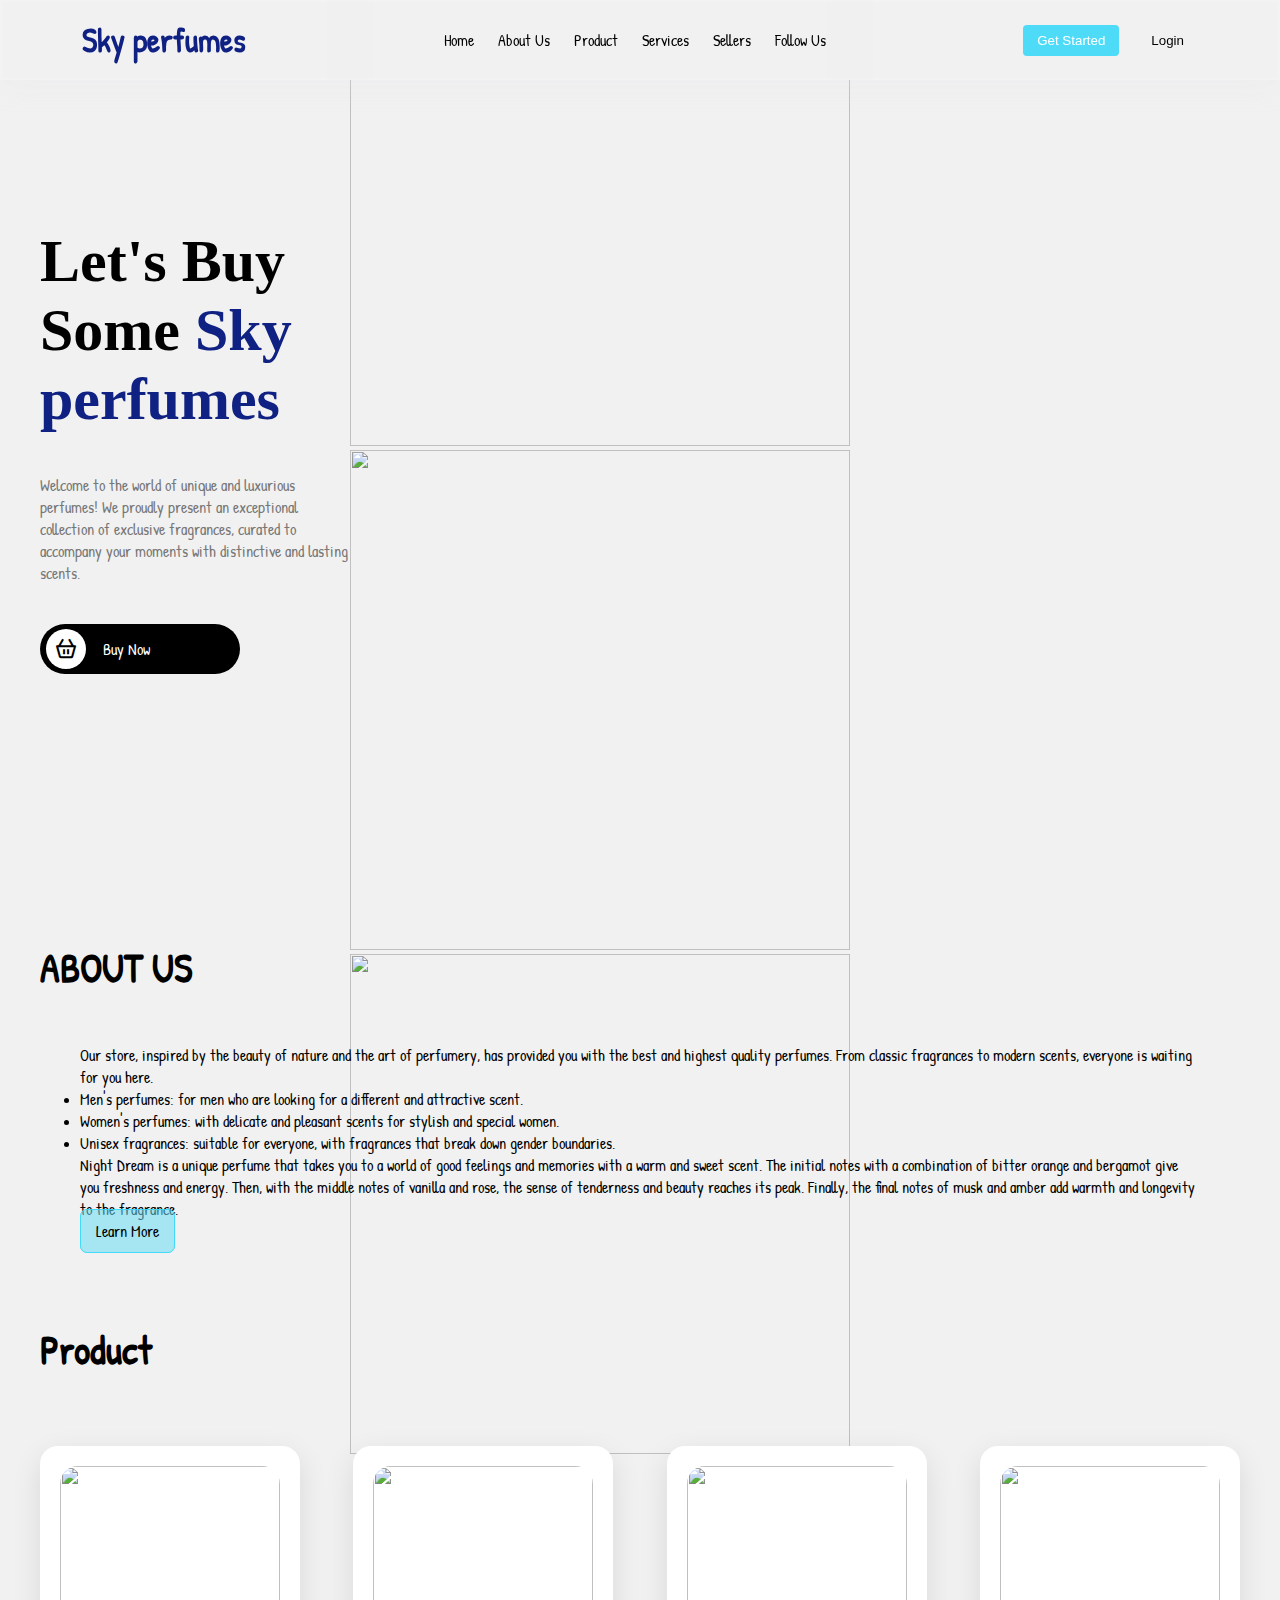
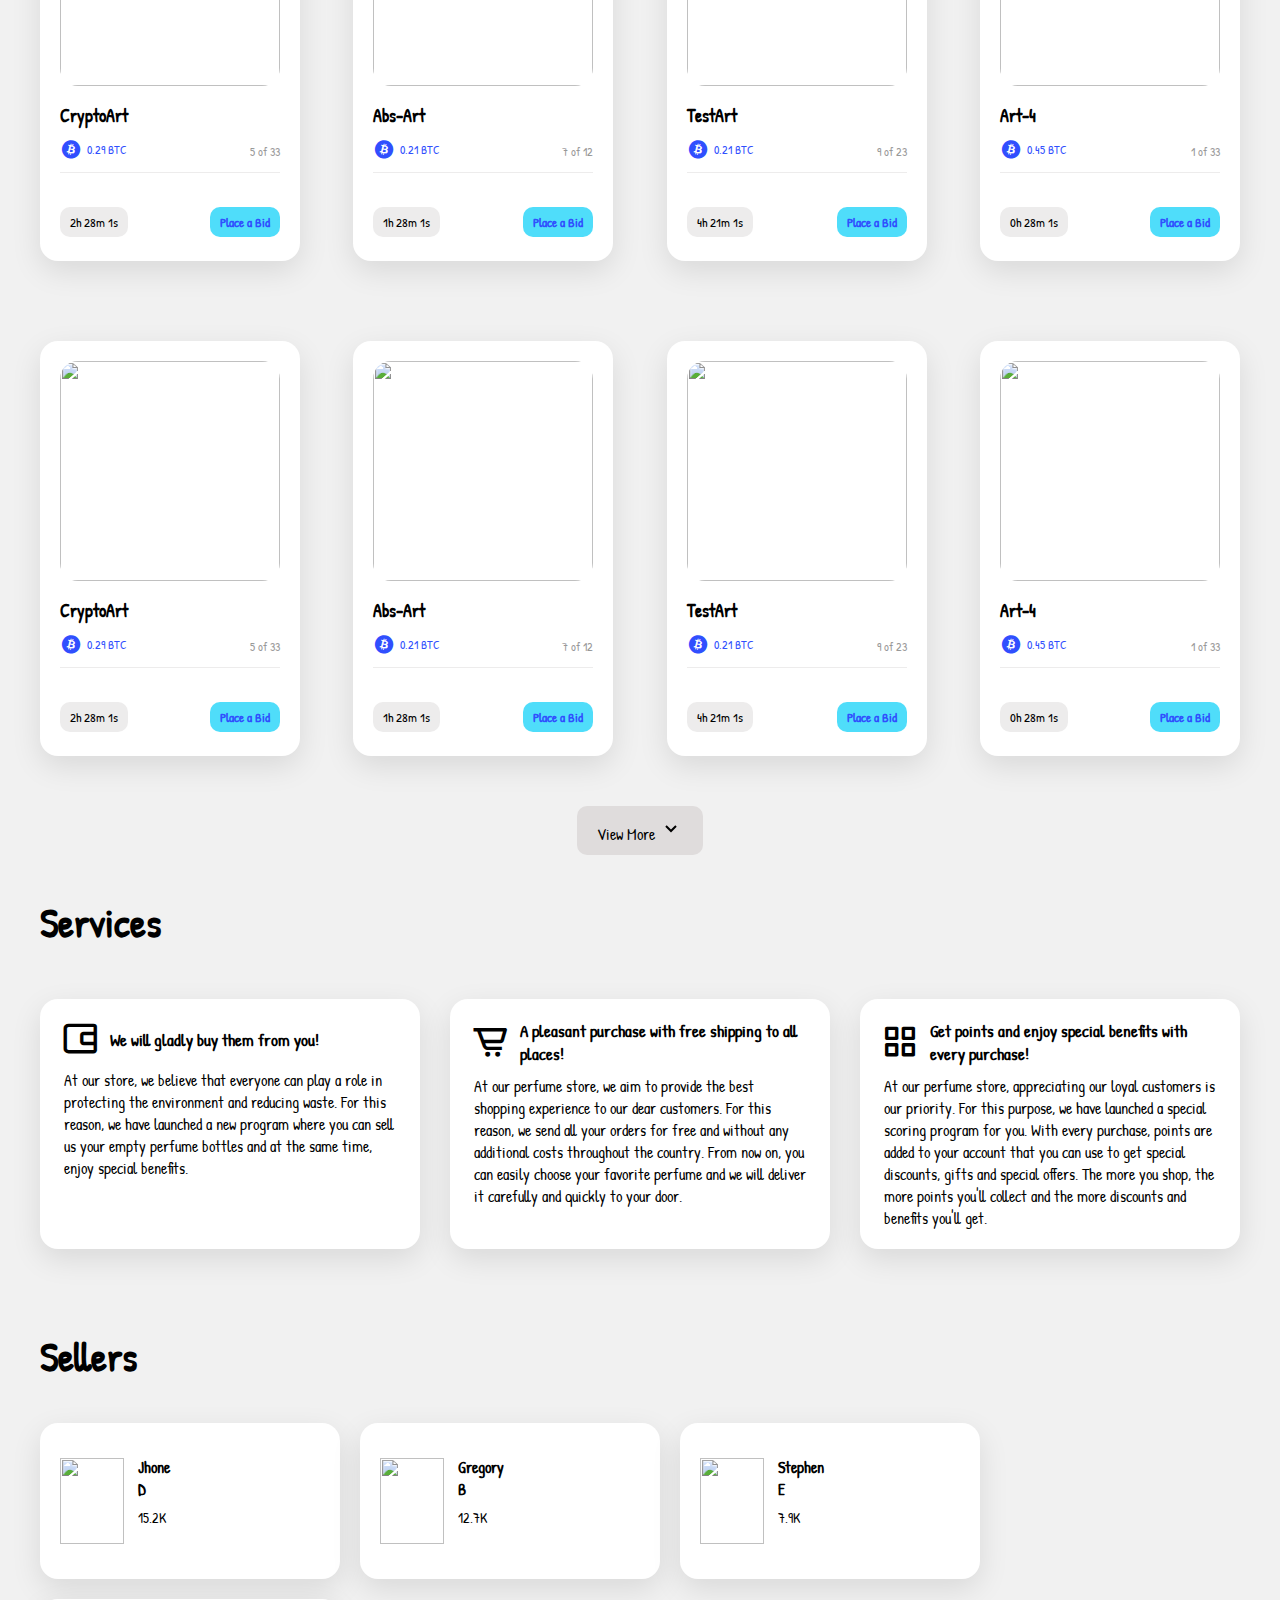
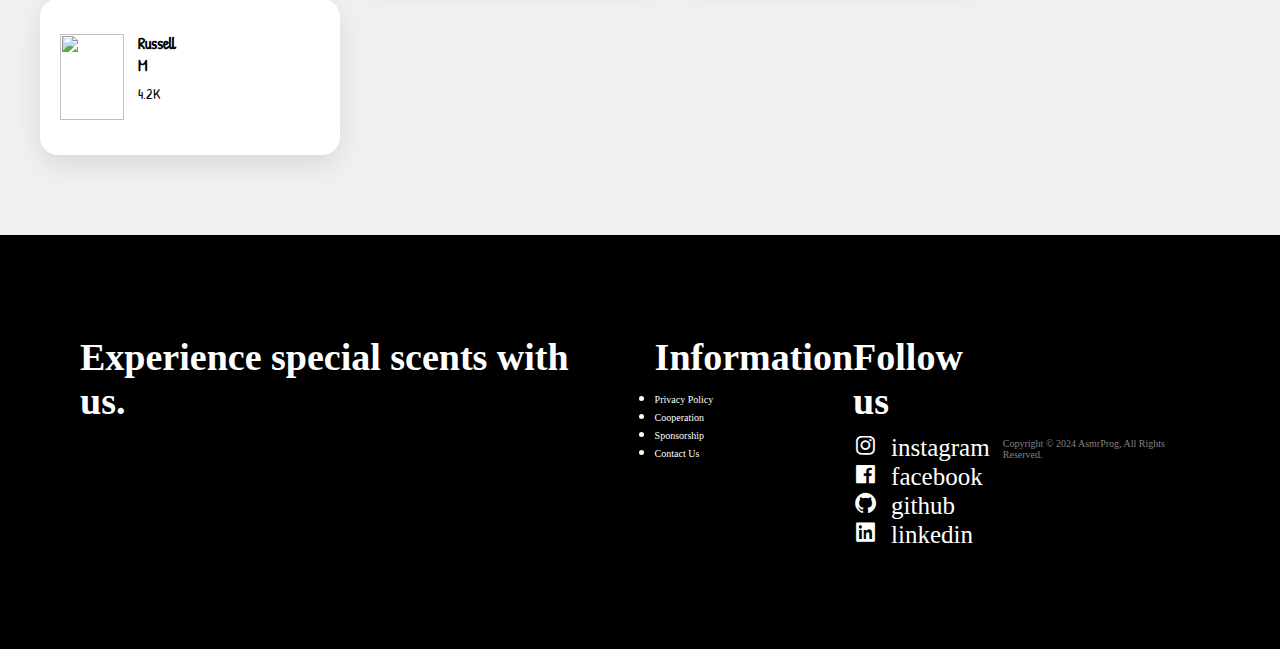
==== index.html @ 194d771c "boxShadow" ====
<!DOCTYPE html>
<html lang="en">

<head>
    <meta charset="UTF-8">
    <meta name="viewport" content="width=device-width, initial-scale=1.0">
    <!-- Icon -->
    <link href='https://unpkg.com/boxicons@2.1.4/css/boxicons.min.css' rel='stylesheet'>
    <!-- CSS -->
    <link rel="stylesheet" href="assets/css/style.css">
    <!-- Bootstrap CSS -->
    <link rel="stylesheet" href="assets/bootstrap/bootstrap.min.css">
    <!-- Title -->
    <title>Sky perfumes</title>
    <!-- font -->
    <link rel="preconnect" href="https://fonts.googleapis.com">
    <link rel="preconnect" href="https://fonts.gstatic.com" crossorigin>
    <link href="https://fonts.googleapis.com/css2?family=Patrick+Hand&display=swap" rel="stylesheet">
</head>

<body>
    <!-- start nav -->
    <nav class="navbar position-fixed f-patrick fs-4 px-5">
        <a href="#" class="logo">Sky perfumes</a>
        <div class="links">
            <a onclick="goToParagraph('paragraph1')" class="nav_a">Home</a>
            <a onclick="goToParagraph('paragraph2')" class="nav_a">About Us</a>
            <a onclick="goToParagraph('paragraph3')" class="nav_a">Product</a>
            <a onclick="goToParagraph('paragraph4')" class="nav_a">Services</a>
            <a onclick="goToParagraph('paragraph5')" class="nav_a">Sellers</a>
            <a onclick="goToParagraph('paragraph6')" class="nav_a">Follow Us</a>
        </div>
        <div class="login">
            <button class="signup">Get Started</button>
            <button>Login</button>
        </div>
    </nav>
    <!-- end nav -->

    <!-- start header -->
    <header id="paragraph1" style="height: 100vh;">
        <div class="left">
            <h1>Let's Buy Some <span>Sky perfumes</span></h1>
            <p class="font py-4 my-5 f-patrick">Welcome to the world of unique and luxurious perfumes!
                We proudly present an exceptional collection of exclusive fragrances, curated to accompany your moments
                with distinctive and lasting scents.
            </p>
            <a href="#" class="icon-header button-header">
                <i class='bx bx-basket icon'></i>
                <span class="text font f-patrick">Buy Now</span>
            </a>
        </div>
        <div class="w3-content w3-section mt-5">
            <img class="mySlides w3-animate-fading rounded-circle" src="assets/img/item-1.png"
                style="width:500px; height: 500px;">
            <img class="mySlides w3-animate-fading rounded-circle" src="assets/img/item-2.png"
                style="width:500px; height: 500px;">
            <img class="mySlides w3-animate-fading rounded-circle" src="assets/img/item-3.png"
                style="width:500px; height: 500px;">
            <img class="mySlides w3-animate-fading rounded-circle" src="assets/img/item-4.png"
                style="width:500px; height: 500px;">
        </div>
    </header>
    <!-- end header -->

    <!--start about us -->
    <section id="paragraph2" class="pt-5">
        <h2 class="separator f-patrick">
            ABOUT US
        </h2>
        <div class="row about-us fs-5 pt-3">
            <div class="col-12 col-sm-10 col-md-6 col-lg-6">
                <div>
                    <p class="f-patrick">
                        Our store, inspired by the beauty of nature and the art of perfumery, has provided you with
                        the best and highest quality perfumes. From classic fragrances to modern scents, everyone is
                        waiting for you here.
                    </p>
                    <ul class="nav flex-column ">
                        <li>
                            <p class="f-patrick"><i class="bi bi-check2-all text-danger fw-bold  fs-5"></i>
                                Men's perfumes: for men who are looking for a different and attractive scent.</p>
                        </li>
                        <li>
                            <p class=" f-patrick"><i class="bi bi-check2-all text-danger fw-bold  fs-5"></i>
                                Women's perfumes: with delicate and pleasant scents for stylish and special women.
                            </p>
                        </li>
                        <li>
                            <p class=" f-patrick"><i class="bi bi-check2-all text-danger fw-bold  fs-5"></i>
                                Unisex fragrances: suitable for everyone, with fragrances that break down gender
                                boundaries.</p>
                        </li>
                    </ul>
                </div>
            </div>
            <div class="col-12 col-sm-10 col-md-6 col-lg-6">
                <div>
                    <p class="f-patrick mb-5">Night Dream is a unique perfume that takes you to a world of good
                        feelings and memories with a warm and sweet scent. The initial notes with a combination of
                        bitter orange and bergamot give you freshness and energy. Then, with the middle notes of
                        vanilla and rose, the sense of tenderness and beauty reaches its peak. Finally, the final
                        notes of musk and amber add warmth and longevity to the fragrance.</p>
                    <a href="" class="my-btn mt-5 f-patrick text-white">Learn More</a>
                </div>
            </div>
        </div>
    </section>
    <!--start about us -->

    <!-- start Product -->
    <section id="paragraph3" class="pt-5">
        <h2 class="separator f-patrick">
            Product
        </h2>

        <div class="nft-shop f-patrick">
            <div class="nft-list f-patrick">
                <div class="item item-cord">
                    <img src="assets/img/item-1.png">
                    <div class="info">
                        <div>
                            <h5>CryptoArt</h5>
                            <div class="btc">
                                <i class='bx bxl-bitcoin'></i>
                                <p>0.29 BTC</p>
                            </div>
                        </div>
                        <p>5 of 33</p>
                    </div>
                    <div class="bid">
                        <p>2h 28m 1s</p>
                        <a href="#" class="button text-white">Place a Bid</a>
                    </div>
                </div>
                <div class="item">
                    <img src="assets/img/item-2.png">
                    <div class="info">
                        <div>
                            <h5>Abs-Art</h5>
                            <div class="btc">
                                <i class='bx bxl-bitcoin'></i>
                                <p>0.21 BTC</p>
                            </div>
                        </div>
                        <p>7 of 12</p>
                    </div>
                    <div class="bid">
                        <p>1h 28m 1s</p>
                        <a href="#" class="button text-white">Place a Bid</a>
                    </div>
                </div>
                <div class="item">
                    <img src="assets/img/item-3.png">
                    <div class="info">
                        <div>
                            <h5>TestArt</h5>
                            <div class="btc">
                                <i class='bx bxl-bitcoin'></i>
                                <p>0.21 BTC</p>
                            </div>
                        </div>
                        <p>9 of 23</p>
                    </div>
                    <div class="bid">
                        <p>4h 21m 1s</p>
                        <a href="#" class="button text-white">Place a Bid</a>
                    </div>
                </div>
                <div class="item">
                    <img src="assets/img/item-4.png">
                    <div class="info">
                        <div>
                            <h5>Art-4</h5>
                            <div class="btc">
                                <i class='bx bxl-bitcoin'></i>
                                <p>0.45 BTC</p>
                            </div>
                        </div>
                        <p>1 of 33</p>
                    </div>
                    <div class="bid">
                        <p>0h 28m 1s</p>
                        <a href="#" class="button text-white">Place a Bid</a>
                    </div>
                </div>
            </div>
            <div class="collapse" id="collapseExample">
                <div class="nft-list">
                    <div class="item">
                        <img src="assets/img/item-5.png">
                        <div class="info">
                            <div>
                                <h5>CryptoArt</h5>
                                <div class="btc">
                                    <i class='bx bxl-bitcoin'></i>
                                    <p>0.29 BTC</p>
                                </div>
                            </div>
                            <p>5 of 33</p>
                        </div>
                        <div class="bid">
                            <p>2h 28m 1s</p>
                            <a href="#" class="button text-white">Place a Bid</a>
                        </div>
                    </div>
                    <div class="item">
                        <img src="assets/img/item-6.png">
                        <div class="info">
                            <div>
                                <h5>Abs-Art</h5>
                                <div class="btc">
                                    <i class='bx bxl-bitcoin'></i>
                                    <p>0.21 BTC</p>
                                </div>
                            </div>
                            <p>7 of 12</p>
                        </div>
                        <div class="bid">
                            <p>1h 28m 1s</p>
                            <a href="#" class="button text-white">Place a Bid</a>
                        </div>
                    </div>
                    <div class="item">
                        <img src="assets/img/item-7.png">
                        <div class="info">
                            <div>
                                <h5>TestArt</h5>
                                <div class="btc">
                                    <i class='bx bxl-bitcoin'></i>
                                    <p>0.21 BTC</p>
                                </div>
                            </div>
                            <p>9 of 23</p>
                        </div>
                        <div class="bid">
                            <p>4h 21m 1s</p>
                            <a href="#" class="button text-white">Place a Bid</a>
                        </div>
                    </div>
                    <div class="item">
                        <img src="assets/img/item-8.png">
                        <div class="info">
                            <div>
                                <h5>Art-4</h5>
                                <div class="btc">
                                    <i class='bx bxl-bitcoin'></i>
                                    <p>0.45 BTC</p>
                                </div>
                            </div>
                            <p>1 of 33</p>
                        </div>
                        <div class="bid">
                            <p>0h 28m 1s</p>
                            <a href="#" class="button text-white">Place a Bid</a>
                        </div>
                    </div>
                </div>
            </div>
            <div class="view-more">
                <a data-bs-toggle="collapse" href="#collapseExample" role="button" aria-expanded="false"
                    aria-controls="collapseExample">View More <svg xmlns="http://www.w3.org/2000/svg" width="24"
                        height="24" viewBox="0 0 24 24" style="fill: rgba(0, 0, 0, 1);transform:none;">
                        <path d="M16.293 9.293 12 13.586 7.707 9.293l-1.414 1.414L12 16.414l5.707-5.707z">
                        </path>
                    </svg></a>
            </div>
        </div>
    </section>
    <!-- end Product -->

    <!-- start Services  -->
    <section id="paragraph4" class="pt-5 f-patrick ">
        <h2 class="separator f-patrick">
            Services
        </h2>
        <div class="sell-nft">
            <div class="item" style="width: 50%;">
                <div class="header">
                    <i class='bx bx-wallet-alt'></i>
                    <h5 class="fw-bold"> We will gladly buy them from you!</h5>
                </div>
                <p>At our store, we believe that everyone can play a role in protecting the
                    environment and
                    reducing waste. For this reason, we have launched a new program where you can
                    sell us your
                    empty perfume bottles and at the same time, enjoy special benefits.</p>
            </div>
            <div class="item" style="width: 50%;">
                <div class="header">
                    <i class='bx bx-cart-alt'></i>
                    <h5 class="fw-bold">A pleasant purchase with free shipping to all places!</h5>
                </div>
                <p>At our perfume store, we aim to provide the best shopping experience to our dear
                    customers.
                    For this reason, we send all your orders for free and without any additional
                    costs
                    throughout the country. From now on, you can easily choose your favorite perfume
                    and we will
                    deliver it carefully and quickly to your door.</p>
            </div>
            <div class="item" style="width: 50%;">
                <div class="header">
                    <i class='bx bx-grid-alt'></i>
                    <h5 class="fw-bold">Get points and enjoy special benefits with every purchase!
                    </h5>
                </div>
                <p>At our perfume store, appreciating our loyal customers is our priority. For this
                    purpose, we
                    have launched a special scoring program for you. With every purchase, points are
                    added to
                    your account that you can use to get special discounts, gifts and special
                    offers. The more
                    you shop, the more points you'll collect and the more discounts and benefits
                    you'll get.</p>
            </div>
        </div>
    </section>
    <!-- end Services  -->

    <!-- start sellers -->
    <section id="paragraph5" class="pt-5 f-patrick">
        <h2 class="separator">
            Sellers
        </h2>
        <div class="sellers">
            <div class="item item-1 position-relative">
                <img src="assets/img/profile-1.jpg">
                <div class="info">
                    <h4>Jhone D</h4>
                    <p>15.2K</p>
                </div>
                <div class="seller-text bg-white position-absolute">
                    Iste modi ab sunt dolores ex dolor, suscipit fuga sed earum.
                </div>
            </div>
            <div class="item item-2 position-relative">
                <img src="assets/img/profile-2.jpg">
                <div class="info">
                    <h4>Gregory B</h4>
                    <p>12.7K</p>
                </div>
                <div class="seller-text bg-white position-absolute">
                    Iste modi ab sunt dolores ex dolor, suscipit fuga sed earum.
                </div>
            </div>
            <div class="item item-3 position-relative">
                <img src="assets/img/profile-3.png">
                <div class="info">
                    <h4>Stephen E</h4>
                    <p>7.9K</p>
                </div>
                <div class="seller-text bg-white position-absolute">
                    Iste modi ab sunt dolores ex dolor, suscipit fuga sed earum.
                </div>
            </div>
            <div class="item item-4 position-relative">
                <img src="assets/img/profile-4.png">
                <div class="info">
                    <h4>Russell M</h4>
                    <p>4.2K</p>
                </div>
                <div class="seller-text bg-white position-absolute">
                    Iste modi ab sunt dolores ex dolor, suscipit fuga sed earum.
                </div>
            </div>
        </div>
    </section>
    <!-- start sellers -->

    <!-- start footer -->
    <footer class="row font footer" id="paragraph5">
        <div class="col-sm text-footer">
            <h3 class="copyright">
                Experience special scents with us.
            </h3>
        </div>
        <div class="col-sm">
            <h3>Information</h3>
            <ul class="list-unstyled links">
                <li><a href="#">Privacy Policy</a></li>
                <li><a href="#">Cooperation</a></li>
                <li><a href="#">Sponsorship</a></li>
                <li><a href="#">Contact Us</a></li>
            </ul>
        </div>
        <div class="col-md-3">
            <h3>Follow us</h3>
            <ul class="social">
                <div class="icon-footer ins">
                    <li class=""><a href="#"><span class="bx bxl-instagram ins"> instagram</span></a></li>
                </div>
                <div class="icon-footer fac">
                <li><a href="#"><span class="bx bxl-facebook-square"> facebook</span></a></li>
            </div>
                <div class="icon-footer git">
                <li><a href="#"><span class="bx bxl-github"> github</span></a></li>
            </div>
            <div class="icon-footer lin">
                <li><a href="#"><span class="bx bxl-linkedin-square"> linkedin</span></a></li>
            </div>
            </ul>
        </div>
        <div class="center">
            <p>Copyright © 2024 AsmrProg, All Rights Reserved.</p>
        </div>
    </footer>
    <!-- end footer -->

    <!-- JS -->
    <script src="assets/js/app.js"></script>
    <!-- Bootstrap JS -->
    <script src="assets/bootstrap/bootstrap.min.js"></script>
    <script src="assets/bootstrap/popper.min.js"></script>
</body>

</html>
---- assets/css/style.css ----
@import url("https://fonts.googleapis.com/css2?family=Ubuntu:wght@300;400;500;700&display=swap");

* {
    margin: 0;
    padding: 0;
    box-sizing: border-box;
}

body {
    position: relative;
    background-color: #f1f1f1;
    overflow-x: hidden;
}
.font {
    font-family: "Playwrite AU QLD", cursive;
}

.f-patrick {
    font-family: "Patrick Hand", cursive;
}


/* start header */
a {
    text-decoration: none !important;
    color: #000;
}

.icon-header {
    position: relative;
    height: 50px;
    transition: all 50ms ease-in-out;
    display: inline-block;
    text-align: center;
    z-index: 0;
}

.icon-header i {
    display: inline-block;
    position: absolute;
    top: -1;
    left: 0;
    margin: 0 6px;
    transition: transform 0.5s ease-in-out;
}

.icon-header:hover i {
    transform: translateX(368.5%);
}

.text {
    display: flex;
    justify-content: center;
    align-items: center;
    padding-left: 45px;
}

.mySlides {
    transition-duration: 1s;
}

.mySlides:hover {
    scale: 75%;
}

/* end header */

img {
    object-fit: cover;
}

nav{
    z-index: 100;
}

.nav_a {
    color: black;
    transition-duration: 0.3s;
}

.nav_a:hover {
    cursor: pointer;
    color: rgb(99, 99, 99);
}

nav a.logo {
    font-size: 33px;
    color: #0f2182;
    font-weight: 600;
}

nav .links a:not(:last-child) {
    margin-right: 20px;
    margin-top: 25px;
}

nav .login button {
    padding: 8px 14px;
    border: none;
    cursor: pointer;
    background-color: transparent;
}

nav .login button.signup {
    background-color: rgba(51, 216, 249, 0.863);
    color: #fff;
    border-radius: 4px;
    margin-right: 14px;
}

nav .login button.signup:hover {
    background-color: rgba(8, 176, 210, 0.774);
}

header {
    padding: 0 80px;
    height: calc(100vh - 80px);
    display: flex;
    align-items: center;
    justify-content: space-between;
}

header .left {
    width: 700px;
}

header .left h1 {
    font-size: 85px;
}

header .left h1 span {
    color: #0f2182;
}

header .left p {
    margin: 40px 0;
    color: #777;
}

header .left a {
    display: flex;
    align-items: center;
    background: #000;
    width: 200px;
    padding: 8px;
    border-radius: 60px;
}

header .left a i {
    background-color: #fff;
    font-size: 24px;
    border-radius: 50%;
    padding: 8px;
}

header .left a span {
    color: #fff;
    margin-left: 10px;
}

header img {
    width: 600px;
}

.about-us {
    padding: 0 80px;
    margin: 50px 0 80px!important;
}

h2.separator {
    padding: 0 80px;
    font-size: 40px;
    margin-top: 40px;
}

.sell-nft {
    padding: 0 80px;
    margin: 50px 0 80px;
    display: flex;
    justify-content: space-between;
    gap: 30px;
}

.sell-nft .item,
.nft-shop .nft-list .item {
    padding: 20px;
    background: #fff;
    border-radius: 18px;
    box-shadow: 0 10px 30px rgba(0, 0, 0, 0.1);
    transition: all 0.3s ease;
}

.sell-nft .item:hover,
.nft-shop .nft-list .item:hover,
.sellers .item:hover {
    box-shadow: none;
}

.sell-nft .item .header {
    display: flex;
    align-items: center;
    gap: 10px;
}

.sell-nft .item .header i {
    font-size: 40px;
}

.sell-nft .item .header h5 {
    font-size: 17px;
}

.sell-nft .item p {
    margin-top: 10px;
    padding: 0 4px;
}

.nft-shop {
    padding: 0 80px;
    margin-top: 30px;
}

.nft-shop .category {
    display: flex;
    gap: 14px;
}

.nft-shop .category a {
    background-color: #dfdcdc;
    padding: 8px 14px;
    font-size: 15px;
    border-radius: 14px;
    transition: all 0.3s ease;
}

.nft-shop .category a:hover {
    color: #fff;
    background-color: #0f2182;
}

.nft-shop .nft-list {
    padding: 40px 0;
    display: flex;
    justify-content: space-between;
    gap: 20px;
}

.nft-shop .nft-list .item img {
    width: 280px;
    height: 280px;
    border-radius: 18px;
}

.nft-shop .nft-list .item .info {
    display: flex;
    align-items: flex-end;
    justify-content: space-between;
    padding: 12px 0;
    border-bottom: 1px solid #edecec;
}

.nft-shop .nft-list .item .info h5 {
    font-size: 18px;
}

.nft-shop .nft-list .item .info .btc {
    margin-top: 10px;
    display: flex;
    align-items: center;
    gap: 5px;
}

.nft-shop .nft-list .item .btc i {
    font-size: 22px;
    color: #304ffe;
}

.nft-shop .nft-list .item .btc p {
    font-size: 12px;
    color: #304ffe;
}

.nft-shop .nft-list .item .info>p {
    font-size: 12px;
    color: #989898;
}

.nft-shop .nft-list .item .bid {
    padding: 14px 0 4px;
    display: flex;
    align-items: center;
    justify-content: space-between;
}

.nft-shop .nft-list .item .bid p,
.nft-shop .nft-list .item .bid a {
    background-color: #edecec;
    padding: 6px 10px;
    font-size: 13px;
    border-radius: 10px;
}

.nft-shop .nft-list .item .bid a {
    color: #304ffe;
    background: transparent;
    font-weight: bold;
    transition: all 0.3s ease;
}

.nft-shop .nft-list .item .bid a:hover {
    color: #fff;
    background-color: #000;
}

.view-more,
.view-less {
    margin: 10px 0 40px;
    display: flex;
    justify-content: center;
}

.view-more a,
.view-less a {
    padding: 10px 20px;
    font-size: 16px;
    border: none;
    background: #dfdcdc;
    border-radius: 10px;
    cursor: pointer;
    transition: all 0.3s ease;
}

.view-more a:hover,
.view-less a:hover {
    color: #fff;
    background-color: rgba(8, 176, 210, 0.774);
}

.view-more a:hover svg,
.view-less a:hover svg {
    fill: #fff !important;
}

.view-more a svg,
.view-less a svg {
    transition: all 0.3s ease;
}

.view-more a:hover svg,
.view-less a:hover svg {
    fill: #fff !important;
}

.sellers {
    padding: 0 80px;
    margin: 40px 0 80px;
    display: flex;
    gap: 30px;

    display: flex;
    flex-wrap: wrap;
    gap: 20px;
}

.seller-text {
    bottom: -65px;
    right: 0;
    padding: 14px;
    border: 0;
    border-bottom-left-radius: 18px;
    border-bottom-right-radius: 18px;
    cursor: pointer;
    transition: all 0.5s ease-in-out;
    transition-duration: 0.5s;
    filter: opacity(0%);

}

.sellers .item:hover .seller-text {
    filter: opacity(100%);
}

.sellers .item {
    background: #fff;
    display: flex;
    align-items: center;
    width: 25%;
    gap: 14px;
    padding: 14px;
    border-radius: 18px;
    cursor: pointer;
    box-shadow: 0 10px 30px rgba(0, 0, 0, 0.1);
    transition: all 0.3s ease;
    background-color: white;
    padding: 20px;
    width: 300px;
    /* Adjust the width as needed */
    position: relative;
    cursor: pointer;
}

.sellers .item img {
    width: 64px;
    height: 86px;
}

.sellers .item .info p {
    font-size: 14px;
    margin-top: 8px;
}


footer h3 {
    font-size: 48px;
}


@media screen and (max-width: 1400px) {

    nav,
    header,
    h2.separator,
    .sell-nft,
    .nft-shop,
    .sellers {
        padding: 0 40px;
    }

    header .left h1 {
        font-size: 60px;
    }

    header img {
        width: 540px;
    }

    .nft-shop .nft-list .item img {
        width: 220px;
        height: 220px;
    }

    footer {
        padding: 100px 40px;
    }

    footer h3 {
        font-size: 38px;
        margin-bottom: .6rem !important;
    }
}

@media screen and (max-width: 1200px) {
    header .left h1 {
        font-size: 48px;
    }

    header img {
        width: 480px;
    }

    h2.separator {
        font-size: 34px;
    }

    .sell-nft .item .header i {
        font-size: 36px;
    }

    .sell-nft .item .header h5 {
        font-size: 15px;
    }

    .sell-nft .item p {
        font-size: 13px;
    }

    .nft-shop .nft-list {
        flex-wrap: wrap;
        row-gap: 30px;
    }

    .nft-shop .nft-list .item {
        width: 48%;
    }

    .nft-shop .nft-list .item img {
        width: 100%;
        height: auto;
    }

    .sellers {
        flex-wrap: wrap;
    }

    .sellers .item {
        width: 48%;
    }

    footer .links a {
        font-size: 15px;
    }
}

@media screen and (max-width: 992px) {
    nav a.logo {
        font-size: 28px;
    }

    nav .links a {
        font-size: 14px;
    }

    header {
        flex-direction: column-reverse;
        height: auto;
        margin-bottom: 60px;
    }

    header .left {
        width: 100%;
    }

    header img {
        width: 100%;
    }

    .sell-nft {
        flex-wrap: wrap;
        gap: 20px;
    }

    .sell-nft .item {
        width: 48%;
    }

    .sellers {
        gap: 20px;
    }

    footer {
        flex-direction: column;
        padding: 60px 40px;
    }

    footer h3 {
        margin-bottom: 40px;
        font-size: 32px;
    }

    footer .right {
        width: 100%;
        align-items: center;
    }
}

@media screen and (max-width: 768px) {

    nav,
    header,
    h2.separator,
    .sell-nft,
    .nft-shop,
    .sellers {
        padding: 0 20px;
    }

    nav a.logo {
        display: none;
    }

    nav .links a {
        font-size: 12px;
    }

    nav .login button {
        font-size: 12px;
        padding: 6px 10px;
    }

    header .left h1 {
        font-size: 36px;
    }

    header .left p {
        font-size: 14px;
    }

    header .left a {
        padding: 6px;
        width: 160px;
        font-size: 14px;
    }

    header .left a i {
        padding: 6px;
    }

    h2.separator {
        font-size: 30px;
    }

    footer {
        padding: 40px 20px;
    }
}

@media screen and (max-width: 576px) {
    header .left h1 {
        font-size: 30px;
    }

    .sell-nft .item {
        width: 100%;
    }

    .nft-shop .nft-list .item,
    .sellers .item {
        width: 47%;
    }

    .nft-shop .category a {
        font-size: 13px;
    }
}

.navbar {
    position: fixed;
    padding: 0 80px;
    display: flex;
    width: 100%;
    align-items: center;
    justify-content: space-between;
    height: 80px;
    backdrop-filter: blur(30px);
    box-shadow: 0px 0px 30px rgba(227, 228, 237, 0.37);
    border: 2px solid rgba(255, 255, 255, 0.18);
    z-index: 10000;
}

.info {
    margin-bottom: 20px;
}

/* item-cord

.item-cord{
    box-shadow: none !important;
}
item-cord:hover*/
 /* .item-cord:hover{
    box-shadow: #000000 !important;
    box-shadow: inset !important;
}  */ 

.extra-info {
    filter: opacity(0%);
    border-bottom-left-radius: 18px;
    border-bottom-right-radius: 18px;
    padding: 8px;
    margin-top: -13px;
    background-color: white;
    transition: all 0.5s ease-in-out;
}

.item:hover+.extra-info {
    filter: opacity(100%);
}

.extra-info p {
    padding-top: 10px;

}

.row_footer {
    display: flex;
    -ms-flex-wrap: wrap;
    flex-wrap: wrap;
}

.footer {
    background-color: #000;
    color: #fff;
    padding: 100px 80px;
    display: flex;
    justify-content: space-between;
}
.footer .links a{
    color: #fff;
    font-size: 10px;
    transition: .5s;
}

.footer .links a:hover {
    color: rgb(51, 216, 249, 0.863);
    font-size: 15px;
}

.social li{
    list-style: none;
}

.social li a {
    color: #fff;
    font-size: 25px;
    transition: .5s;
}

.center {
    padding-top: 15px;
    display: flex;
    align-items: center;
    justify-content: center;
    font-size: 10px;
    color: #808080;
}

.center {
    display: flex;
    align-items: center;
    justify-content: center;
}

.my-btn {
    border: 1px solid rgba(51, 216, 249, 0.863);
    padding: 10px 15px;
    border-radius: 7px;
    background-color: rgba(104, 219, 242, 0.55);
    transition-duration: 0.3s;
}

.my-btn:hover {
    background-color: rgba(8, 176, 210, 0.774);
    color: rgb(250, 247, 247);
    transition-duration: 0.3s;
}

.button {
    background-color: rgba(51, 216, 249, 0.863) !important;
}

.button:hover {
    background-color: rgba(8, 176, 210, 0.774) !important;
}

.icon-footer{
    transition-duration: 0.3s;
}
.text-footer{
    padding-right: 50px !important;
}
.text-footer h3{
    margin: 0 !important;
}
.ins :hover{
    color: rgb(242, 76, 76);
}
.fac :hover{
    color: rgb(96, 169, 237);
}
.git :hover{
    color: rgb(215, 76, 246);
}
.lin :hover{
    color: rgb(78, 113, 253);
}
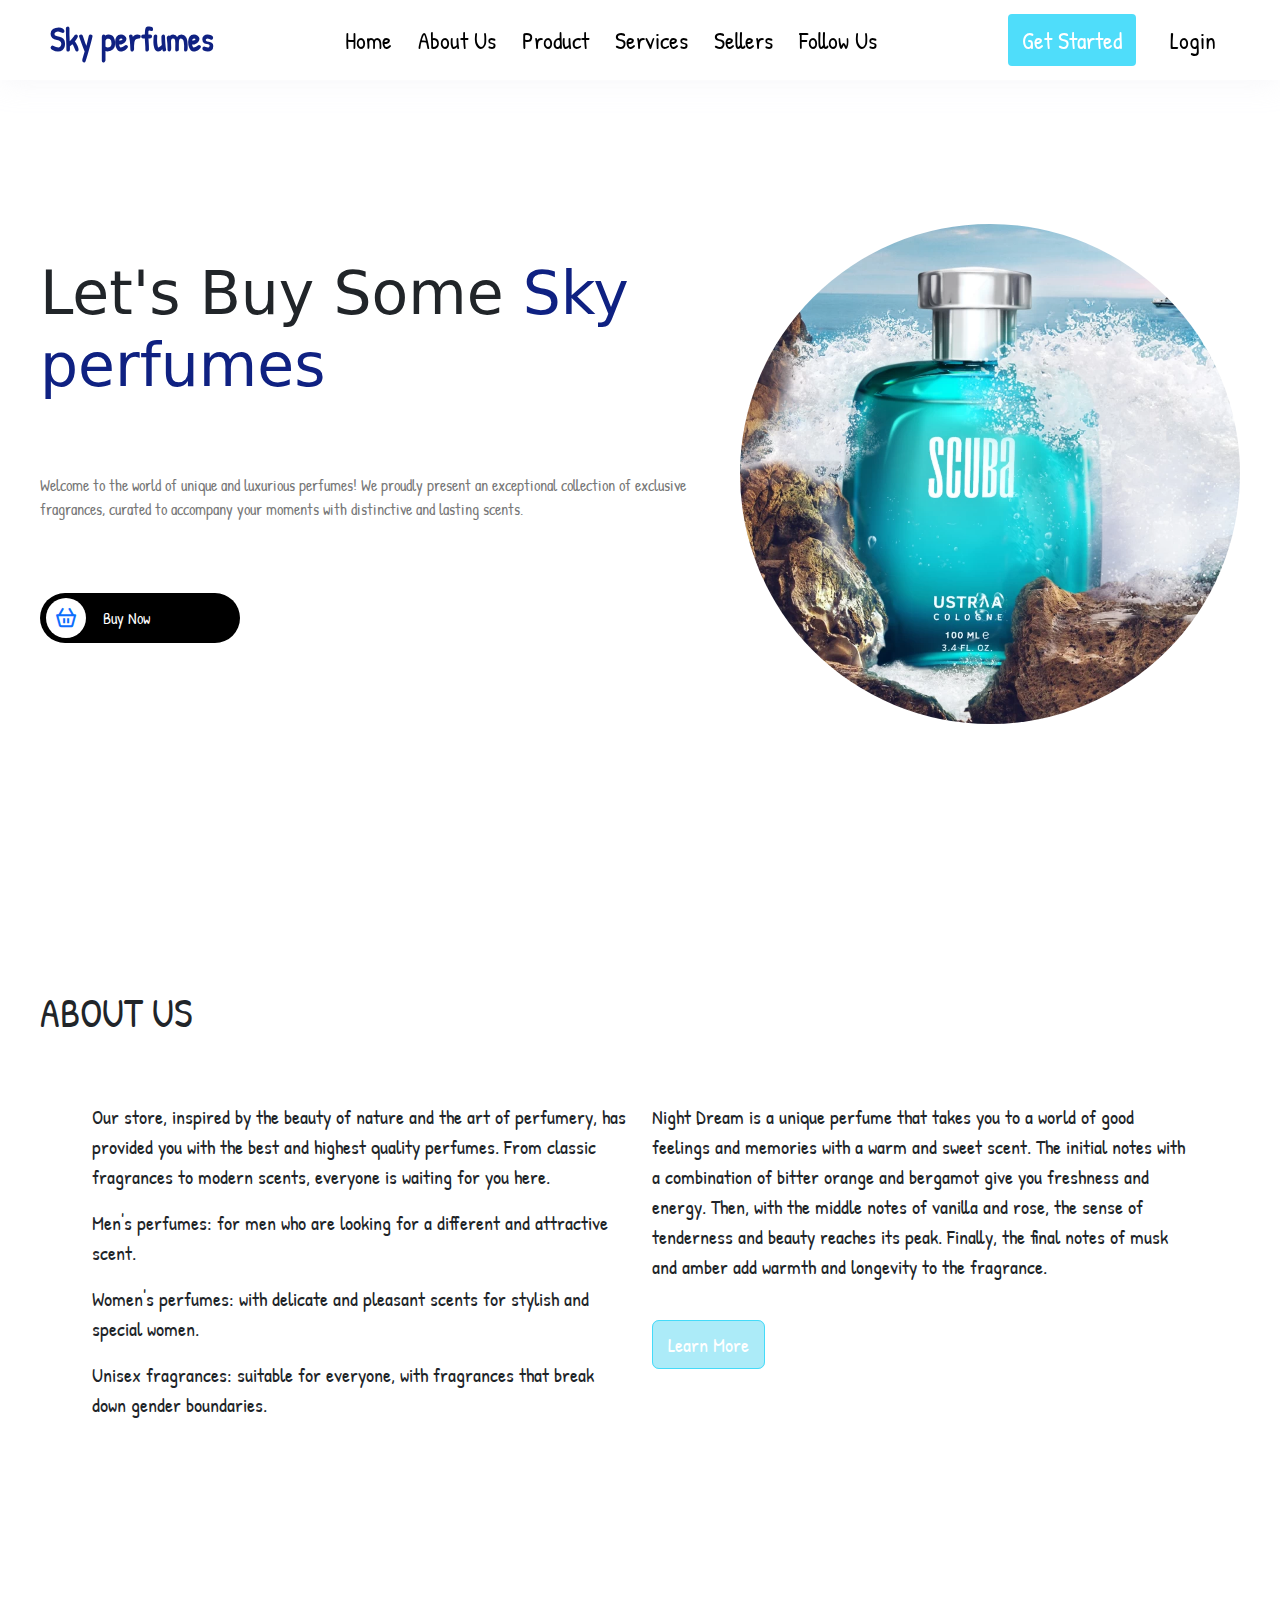
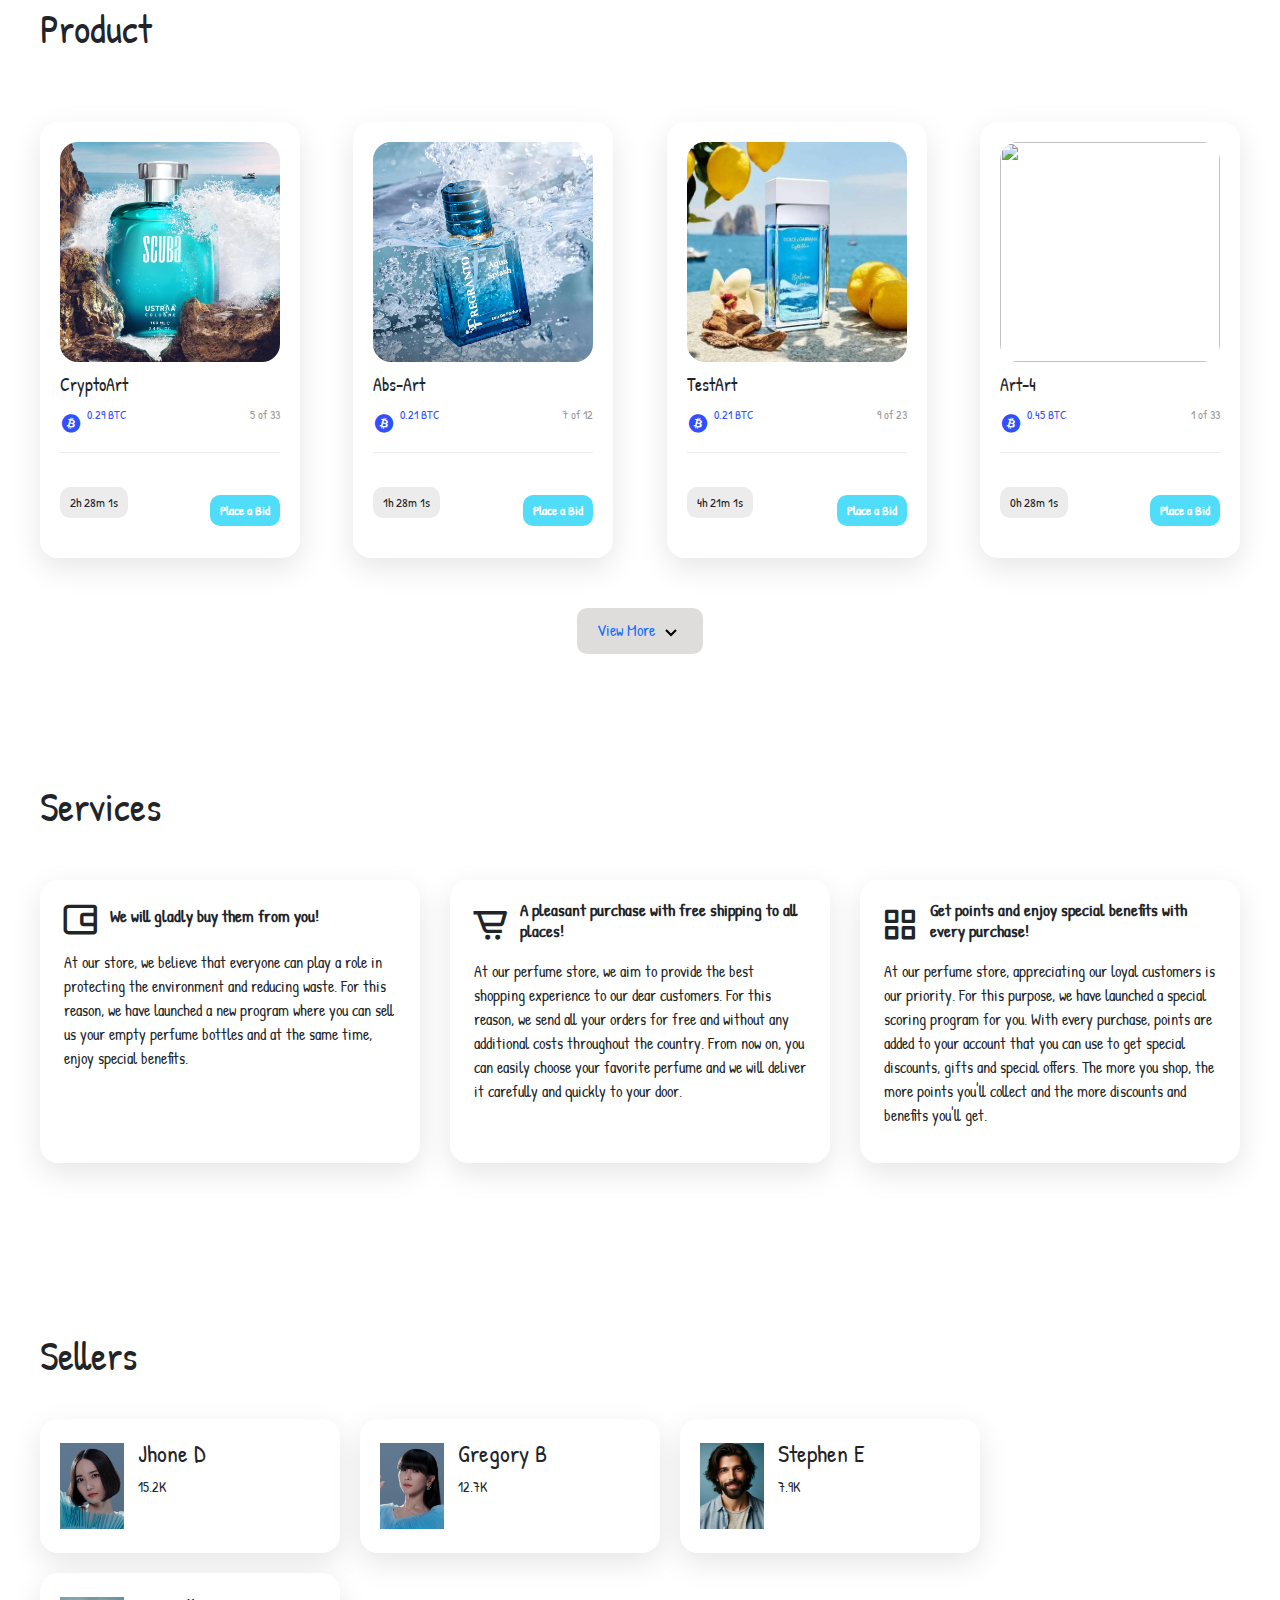
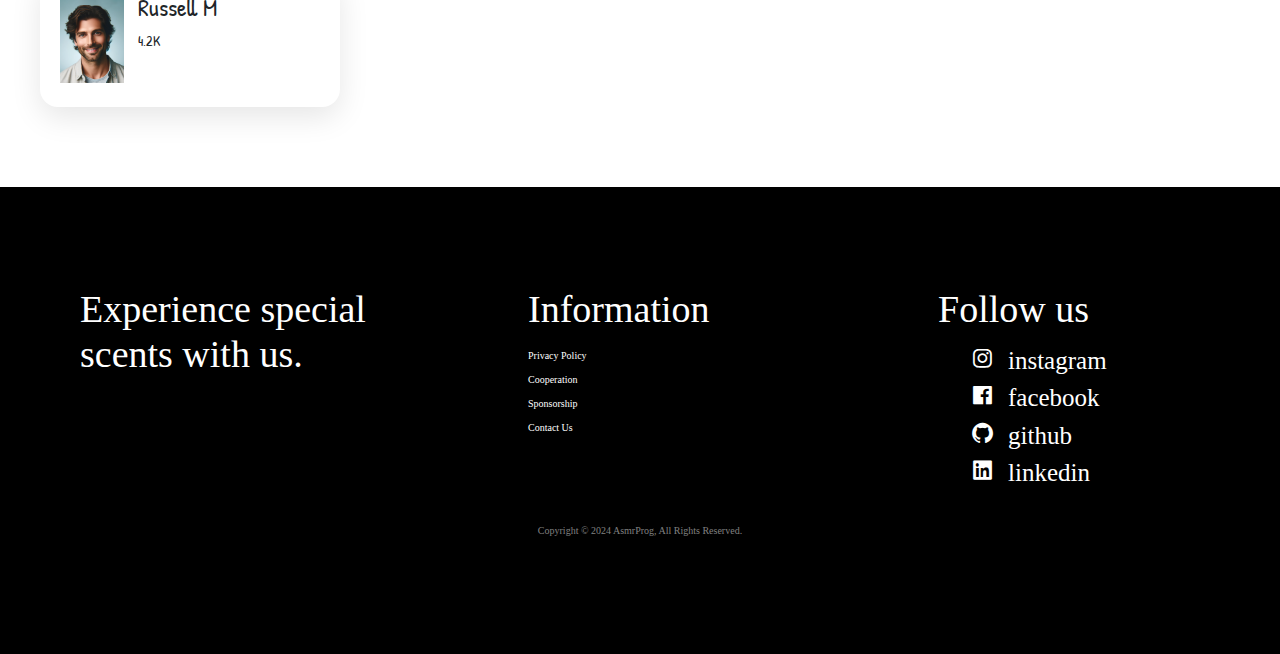
==== commit 83df5154: "Merge branch 'master' of https://github.com/Amirhossein-Zangali/Sky-Perfume" ====
--- a/index.html
+++ b/index.html
@@ -20,6 +20,7 @@
 
 <body>
     <!-- start nav -->
+
     <nav class="navbar position-fixed f-patrick fs-4 px-5">
         <a href="#" class="logo">Sky perfumes</a>
         <div class="links">
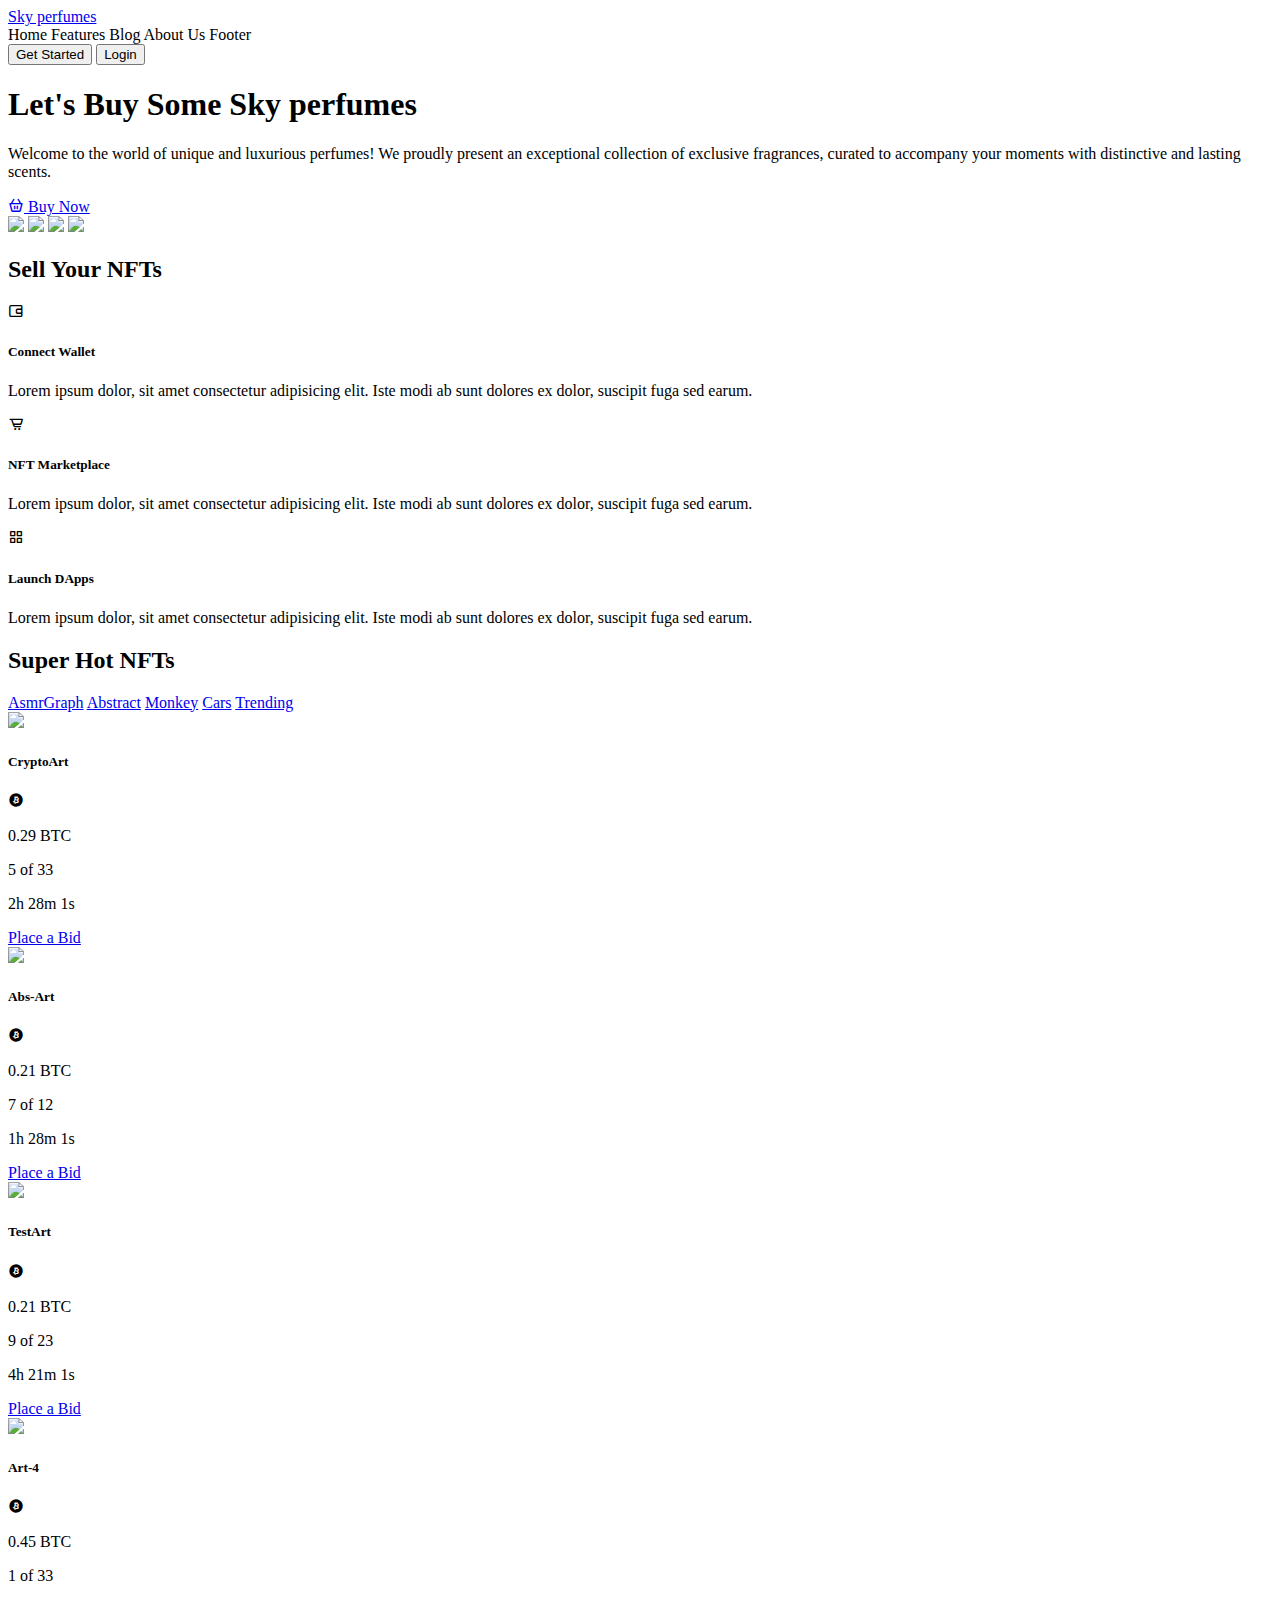
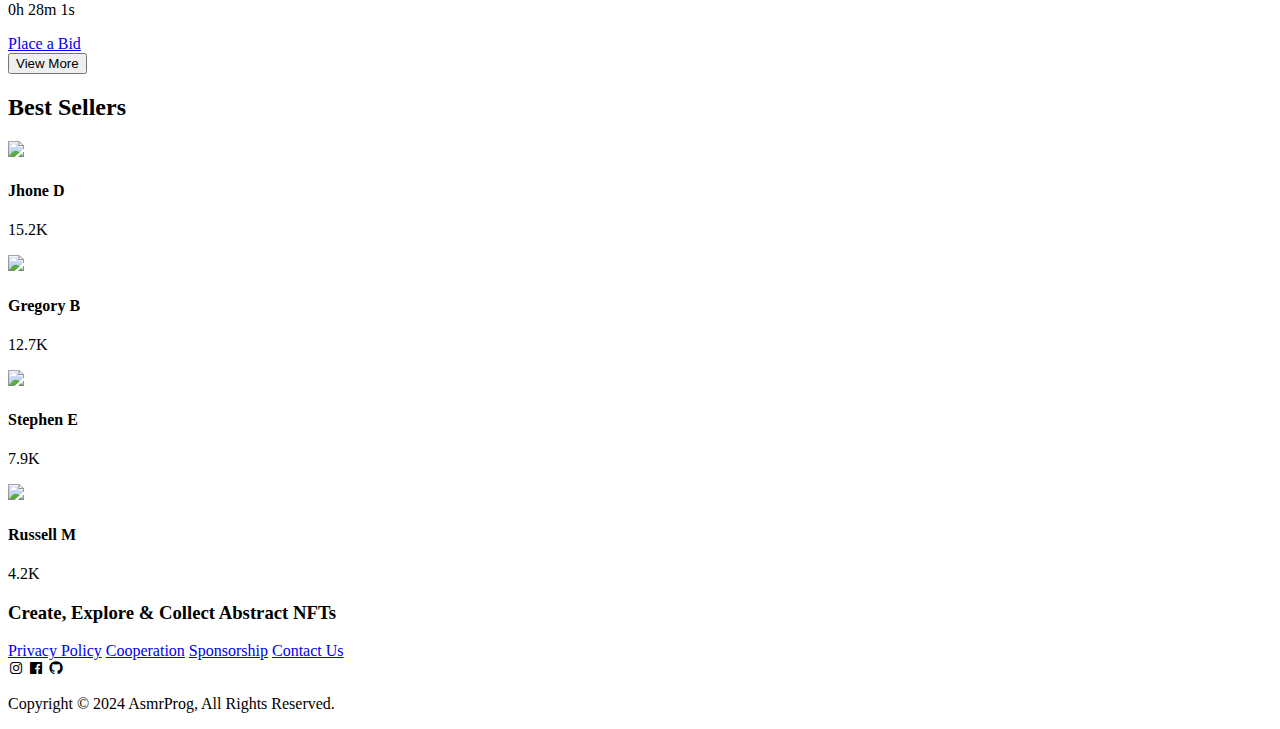
==== commit 9ddd38fa: "Revert "Merge branch 'master' of https://github.com/Amirhossein-Zangali/Sky-Perfume"" ====
--- a/index.html
+++ b/index.html
@@ -4,32 +4,25 @@
 <head>
     <meta charset="UTF-8">
     <meta name="viewport" content="width=device-width, initial-scale=1.0">
-    <!-- Icon -->
     <link href='https://unpkg.com/boxicons@2.1.4/css/boxicons.min.css' rel='stylesheet'>
-    <!-- CSS -->
-    <link rel="stylesheet" href="assets/css/style.css">
-    <!-- Bootstrap CSS -->
-    <link rel="stylesheet" href="assets/bootstrap/bootstrap.min.css">
-    <!-- Title -->
-    <title>Sky perfumes</title>
-    <!-- font -->
+    <link rel="stylesheet" href="bootstrap.min.css">
+    <link rel="stylesheet" href="style.css">
+    <title>Responsive NFT Website</title>
     <link rel="preconnect" href="https://fonts.googleapis.com">
-    <link rel="preconnect" href="https://fonts.gstatic.com" crossorigin>
-    <link href="https://fonts.googleapis.com/css2?family=Patrick+Hand&display=swap" rel="stylesheet">
+<link rel="preconnect" href="https://fonts.gstatic.com" crossorigin>
+<link href="https://fonts.googleapis.com/css2?family=Playwrite+AU+QLD:wght@100..400&display=swap" rel="stylesheet">
 </head>
 
 <body>
     <!-- start nav -->
-
-    <nav class="navbar position-fixed f-patrick fs-4 px-5">
+    <nav class="navbar sticy-top font">
         <a href="#" class="logo">Sky perfumes</a>
         <div class="links">
             <a onclick="goToParagraph('paragraph1')" class="nav_a">Home</a>
-            <a onclick="goToParagraph('paragraph2')" class="nav_a">About Us</a>
-            <a onclick="goToParagraph('paragraph3')" class="nav_a">Product</a>
-            <a onclick="goToParagraph('paragraph4')" class="nav_a">Services</a>
-            <a onclick="goToParagraph('paragraph5')" class="nav_a">Sellers</a>
-            <a onclick="goToParagraph('paragraph6')" class="nav_a">Follow Us</a>
+            <a onclick="goToParagraph('paragraph2')" class="nav_a">Features</a>
+            <a onclick="goToParagraph('paragraph3')" class="nav_a">Blog</a>
+            <a onclick="goToParagraph('paragraph4')" class="nav_a">About Us</a>
+            <a onclick="goToParagraph('paragraph5')" class="nav_a">Footer</a>
         </div>
         <div class="login">
             <button class="signup">Get Started</button>
@@ -39,380 +32,293 @@
     <!-- end nav -->
 
     <!-- start header -->
-    <header id="paragraph1" style="height: 100vh;">
+    <header id="paragraph1">
         <div class="left">
             <h1>Let's Buy Some <span>Sky perfumes</span></h1>
-            <p class="font py-4 my-5 f-patrick">Welcome to the world of unique and luxurious perfumes!
-                We proudly present an exceptional collection of exclusive fragrances, curated to accompany your moments
-                with distinctive and lasting scents.
+            <p class="font">Welcome to the world of unique and luxurious perfumes!
+                We proudly present an exceptional collection of exclusive fragrances, curated to accompany your moments with distinctive and lasting scents.
             </p>
-            <a href="#" class="icon-header button-header">
-                <i class='bx bx-basket icon'></i>
-                <span class="text font f-patrick">Buy Now</span>
+            <a href="#" class="icon-header">
+                <i class='bx bx-basket icon icon-m'></i>
+                <span class="text font">Buy Now</span>
             </a>
         </div>
-        <div class="w3-content w3-section mt-5">
-            <img class="mySlides w3-animate-fading rounded-circle" src="assets/img/item-1.png"
-                style="width:500px; height: 500px;">
-            <img class="mySlides w3-animate-fading rounded-circle" src="assets/img/item-2.png"
-                style="width:500px; height: 500px;">
-            <img class="mySlides w3-animate-fading rounded-circle" src="assets/img/item-3.png"
-                style="width:500px; height: 500px;">
-            <img class="mySlides w3-animate-fading rounded-circle" src="assets/img/item-4.png"
-                style="width:500px; height: 500px;">
+        <div class="w3-content w3-section" style="max-width:500px">
+            <img class="mySlides w3-animate-fading" src="assets/header.png" style="width:400px">
+            <img class="mySlides w3-animate-fading" src="assets/item-1.png" style="width:400px">
+            <img class="mySlides w3-animate-fading" src="assets/item-2.png" style="width:400px">
+            <img class="mySlides w3-animate-fading" src="assets/item-3.png" style="width:400px">
         </div>
     </header>
     <!-- end header -->
 
-    <!--start about us -->
-    <section id="paragraph2" class="pt-5">
-        <h2 class="separator f-patrick">
-            ABOUT US
-        </h2>
-        <div class="row about-us fs-5 pt-3">
-            <div class="col-12 col-sm-10 col-md-6 col-lg-6">
-                <div>
-                    <p class="f-patrick">
-                        Our store, inspired by the beauty of nature and the art of perfumery, has provided you with
-                        the best and highest quality perfumes. From classic fragrances to modern scents, everyone is
-                        waiting for you here.
-                    </p>
-                    <ul class="nav flex-column ">
-                        <li>
-                            <p class="f-patrick"><i class="bi bi-check2-all text-danger fw-bold  fs-5"></i>
-                                Men's perfumes: for men who are looking for a different and attractive scent.</p>
-                        </li>
-                        <li>
-                            <p class=" f-patrick"><i class="bi bi-check2-all text-danger fw-bold  fs-5"></i>
-                                Women's perfumes: with delicate and pleasant scents for stylish and special women.
-                            </p>
-                        </li>
-                        <li>
-                            <p class=" f-patrick"><i class="bi bi-check2-all text-danger fw-bold  fs-5"></i>
-                                Unisex fragrances: suitable for everyone, with fragrances that break down gender
-                                boundaries.</p>
-                        </li>
-                    </ul>
-                </div>
-            </div>
-            <div class="col-12 col-sm-10 col-md-6 col-lg-6">
-                <div>
-                    <p class="f-patrick mb-5">Night Dream is a unique perfume that takes you to a world of good
-                        feelings and memories with a warm and sweet scent. The initial notes with a combination of
-                        bitter orange and bergamot give you freshness and energy. Then, with the middle notes of
-                        vanilla and rose, the sense of tenderness and beauty reaches its peak. Finally, the final
-                        notes of musk and amber add warmth and longevity to the fragrance.</p>
-                    <a href="" class="my-btn mt-5 f-patrick text-white">Learn More</a>
-                </div>
-            </div>
-        </div>
+    <!-- start Sell Your NFTs  -->
+     <section id="paragraph2">
+    <h2 class="separator">
+        Sell Your NFTs
+    </h2>
+
+    <div class="sell-nft">
+        <div class="item">
+            <div class="header">
+                <i class='bx bx-wallet-alt'></i>
+                <h5>Connect Wallet</h5>
+            </div>
+            <p>Lorem ipsum dolor, sit amet consectetur adipisicing elit. Iste modi ab sunt dolores ex dolor, suscipit
+                fuga sed earum.</p>
+        </div>
+        <div class="item">
+            <div class="header">
+                <i class='bx bx-cart-alt'></i>
+                <h5>NFT Marketplace</h5>
+            </div>
+            <p>Lorem ipsum dolor, sit amet consectetur adipisicing elit. Iste modi ab sunt dolores ex dolor, suscipit
+                fuga sed earum.</p>
+        </div>
+        <div class="item">
+            <div class="header">
+                <i class='bx bx-grid-alt'></i>
+                <h5>Launch DApps</h5>
+            </div>
+            <p>Lorem ipsum dolor, sit amet consectetur adipisicing elit. Iste modi ab sunt dolores ex dolor, suscipit
+                fuga sed earum.</p>
+        </div>
+    </div>
     </section>
-    <!--start about us -->
-
-    <!-- start Product -->
-    <section id="paragraph3" class="pt-5">
-        <h2 class="separator f-patrick">
-            Product
-        </h2>
-
-        <div class="nft-shop f-patrick">
-            <div class="nft-list f-patrick">
-                <div class="item item-cord">
-                    <img src="assets/img/item-1.png">
-                    <div class="info">
-                        <div>
-                            <h5>CryptoArt</h5>
-                            <div class="btc">
-                                <i class='bx bxl-bitcoin'></i>
-                                <p>0.29 BTC</p>
-                            </div>
+
+
+    <!-- <section class="my-5">
+        <div class="container">
+            <div class="top-sec">
+                <div class="d-flex align-items-center">
+                    <span class="fw-bold text-muted small text-capitalize">A B O U T</span>
+                    <span class="bg-danger my-line"></span>
+                </div>
+                <div><samp class="fw-bold h3 pt-2 d-block durk-blue text-capitalize">ABOUT US</samp></div>
+            </div>
+            <div class="row">
+
+                <div class="col-12 col-sm-10 col-md-6 col-lg-6">
+                    <div>
+                        <p>
+                            Lorem ipsum dolor sit amet, consectetur adipiscing elit, sed do eiusmod tempor
+                            incididunt ut labore et dolore magna aliqua.
+                        </p>
+                        <ul class="nav flex-column ">
+                            <li>
+                                <p class="small"><i class="bi bi-check2-all text-danger fw-bold me-3 fs-5"></i>Ullamco
+                                    laboris
+                                    nisi ut aliquip ex ea commodo consequat</p>
+                            </li>
+                            <li>
+                                <p class="small"><i class="bi bi-check2-all text-danger fw-bold me-3 fs-5"></i>Duis aute
+                                    irure
+                                    dolor in reprehenderit in voluptate velit</p>
+                            </li>
+                            <li>
+                                <p class="small"><i class="bi bi-check2-all text-danger fw-bold me-3 fs-5"></i>Ullamco
+                                    laboris
+                                    nisi ut aliquip ex ea commodo consequat</p>
+                            </li>
+                        </ul>
+                    </div>
+                </div>
+                <div class="col-12 col-sm-10 col-md-6 col-lg-6">
+                    <div>
+                        <p>Ullamco laboris nisi ut aliquip ex ea commodo consequat. Duis aute irure dolor in
+                            reprehenderit in voluptate velit esse cillum dolore eu fugiat nulla pariatur. Excepteur
+                            sint occaecat cupidatat non proident, sunt in culpa qui officia deserunt mollit anim id
+                            est laborum. </p>
+                        <a href="" class="btn btn-outline-danger mt-4">Learn More</a>
+                    </div>
+                </div>
+
+                <div class="col-12 col-sm-6 col-md-6 col-lg-3">
+                    <div class=" bg-white py-4 px-3 mt-5 shadow rounded">
+                        <i class="bi bi-emoji-smile text-danger fw-bold h3 "></i><samp class="durk-blue fw-bold h1 ms-2">232</samp>
+                        <p class="my-2"><b>Happy Clients </b> consequuntur quae qui deca rode</p>
+                        <a href="" class="text-decoration-none fw-bold durk-blue mb-2">Find out more <i class="bi bi-chevron-double-right durk-blue fw-bold p-0 m-0"></i></a>
+                    </div>
+                </div>
+                <div class="col-12 col-sm-6 col-md-6 col-lg-3">
+                    <div class=" bg-white py-4 px-3 mt-5 shadow rounded">
+                        <i class="bi bi-journal-richtext text-danger fw-bold h3 "></i><samp class="durk-blue fw-bold h1 ms-2">521</samp>
+                        <p class="my-2"><b> Projects adipisci </b>atque cum quia aut numquam delectus</p>
+                        <a href="" class="text-decoration-none fw-bold durk-blue mb-2">Find out more <i class="bi bi-chevron-double-right durk-blue fw-bold p-0 m-0"></i></a>
+                    </div>
+                </div>
+                <div class="col-12 col-sm-6 col-md-6 col-lg-3">
+                    <div class=" bg-white py-4 px-3 mt-5 shadow rounded">
+                        <i class="bi bi-headset text-danger fw-bold h3 "></i><samp class="durk-blue fw-bold h1 ms-2">1463</samp>
+                        <p class="my-2"><b>Hours Of Support</b>Hours Of Support aut commodi quaerat. Aliquam ratione</p>
+                        <a href="" class="text-decoration-none fw-bold durk-blue mb-2 ">Find out more <i class="bi bi-chevron-double-right durk-blue fw-bold p-0 m-0"></i></a>
+                    </div>
+                </div>
+                <div class="col-12 col-sm-6 col-md-6 col-lg-3">
+                    <div class=" bg-white py-4 px-3 mt-5 shadow rounded">
+                        <i class="bi bi-people text-danger fw-bold h3 "></i><samp class="durk-blue fw-bold h1 ms-2">15</samp>
+                        <p class="my-2"><b>Hard Workers</b>Hard Workers rerum asperiores dolor molestiae doloribu</p>
+                        <a href="" class="text-decoration-none fw-bold durk-blue mb-2 me-0">Find out more <i class="bi bi-chevron-double-right durk-blue fw-bold p-0 m-0"></i></a>
+                    </div>
+                </div>
+            </div>
+        </div>
+    </section> -->
+
+    <!-- end Sell Your NFTs  -->
+
+    <!-- start card -->
+    <section id="paragraph3">
+    <h2 class="separator">
+        Super Hot NFTs
+    </h2>
+
+    <div class="nft-shop">
+        <div class="category">
+            <a href="#">AsmrGraph</a>
+            <a href="#">Abstract</a>
+            <a href="#">Monkey</a>
+            <a href="#">Cars</a>
+            <a href="#">Trending</a>
+        </div>
+
+        <div class="nft-list">
+            <div class="item">
+                <img src="assets/item-1.png">
+                <div class="info">
+                    <div>
+                        <h5>CryptoArt</h5>
+                        <div class="btc">
+                            <i class='bx bxl-bitcoin'></i>
+                            <p>0.29 BTC</p>
                         </div>
-                        <p>5 of 33</p>
-                    </div>
-                    <div class="bid">
-                        <p>2h 28m 1s</p>
-                        <a href="#" class="button text-white">Place a Bid</a>
-                    </div>
-                </div>
-                <div class="item">
-                    <img src="assets/img/item-2.png">
-                    <div class="info">
-                        <div>
-                            <h5>Abs-Art</h5>
-                            <div class="btc">
-                                <i class='bx bxl-bitcoin'></i>
-                                <p>0.21 BTC</p>
-                            </div>
+                    </div>
+                    <p>5 of 33</p>
+                </div>
+                <div class="bid">
+                    <p>2h 28m 1s</p>
+                    <a href="#">Place a Bid</a>
+                </div>
+            </div>
+            <div class="item">
+                <img src="assets/item-2.png">
+                <div class="info">
+                    <div>
+                        <h5>Abs-Art</h5>
+                        <div class="btc">
+                            <i class='bx bxl-bitcoin'></i>
+                            <p>0.21 BTC</p>
                         </div>
-                        <p>7 of 12</p>
-                    </div>
-                    <div class="bid">
-                        <p>1h 28m 1s</p>
-                        <a href="#" class="button text-white">Place a Bid</a>
-                    </div>
-                </div>
-                <div class="item">
-                    <img src="assets/img/item-3.png">
-                    <div class="info">
-                        <div>
-                            <h5>TestArt</h5>
-                            <div class="btc">
-                                <i class='bx bxl-bitcoin'></i>
-                                <p>0.21 BTC</p>
-                            </div>
+                    </div>
+                    <p>7 of 12</p>
+                </div>
+                <div class="bid">
+                    <p>1h 28m 1s</p>
+                    <a href="#">Place a Bid</a>
+                </div>
+            </div>
+            <div class="item">
+                <img src="assets/item-3.png">
+                <div class="info">
+                    <div>
+                        <h5>TestArt</h5>
+                        <div class="btc">
+                            <i class='bx bxl-bitcoin'></i>
+                            <p>0.21 BTC</p>
                         </div>
-                        <p>9 of 23</p>
-                    </div>
-                    <div class="bid">
-                        <p>4h 21m 1s</p>
-                        <a href="#" class="button text-white">Place a Bid</a>
-                    </div>
-                </div>
-                <div class="item">
-                    <img src="assets/img/item-4.png">
-                    <div class="info">
-                        <div>
-                            <h5>Art-4</h5>
-                            <div class="btc">
-                                <i class='bx bxl-bitcoin'></i>
-                                <p>0.45 BTC</p>
-                            </div>
+                    </div>
+                    <p>9 of 23</p>
+                </div>
+                <div class="bid">
+                    <p>4h 21m 1s</p>
+                    <a href="#">Place a Bid</a>
+                </div>
+            </div>
+            <div class="item">
+                <img src="assets/item-4.png">
+                <div class="info">
+                    <div>
+                        <h5>Art-4</h5>
+                        <div class="btc">
+                            <i class='bx bxl-bitcoin'></i>
+                            <p>0.45 BTC</p>
                         </div>
-                        <p>1 of 33</p>
-                    </div>
-                    <div class="bid">
-                        <p>0h 28m 1s</p>
-                        <a href="#" class="button text-white">Place a Bid</a>
-                    </div>
-                </div>
-            </div>
-            <div class="collapse" id="collapseExample">
-                <div class="nft-list">
-                    <div class="item">
-                        <img src="assets/img/item-5.png">
-                        <div class="info">
-                            <div>
-                                <h5>CryptoArt</h5>
-                                <div class="btc">
-                                    <i class='bx bxl-bitcoin'></i>
-                                    <p>0.29 BTC</p>
-                                </div>
-                            </div>
-                            <p>5 of 33</p>
-                        </div>
-                        <div class="bid">
-                            <p>2h 28m 1s</p>
-                            <a href="#" class="button text-white">Place a Bid</a>
-                        </div>
-                    </div>
-                    <div class="item">
-                        <img src="assets/img/item-6.png">
-                        <div class="info">
-                            <div>
-                                <h5>Abs-Art</h5>
-                                <div class="btc">
-                                    <i class='bx bxl-bitcoin'></i>
-                                    <p>0.21 BTC</p>
-                                </div>
-                            </div>
-                            <p>7 of 12</p>
-                        </div>
-                        <div class="bid">
-                            <p>1h 28m 1s</p>
-                            <a href="#" class="button text-white">Place a Bid</a>
-                        </div>
-                    </div>
-                    <div class="item">
-                        <img src="assets/img/item-7.png">
-                        <div class="info">
-                            <div>
-                                <h5>TestArt</h5>
-                                <div class="btc">
-                                    <i class='bx bxl-bitcoin'></i>
-                                    <p>0.21 BTC</p>
-                                </div>
-                            </div>
-                            <p>9 of 23</p>
-                        </div>
-                        <div class="bid">
-                            <p>4h 21m 1s</p>
-                            <a href="#" class="button text-white">Place a Bid</a>
-                        </div>
-                    </div>
-                    <div class="item">
-                        <img src="assets/img/item-8.png">
-                        <div class="info">
-                            <div>
-                                <h5>Art-4</h5>
-                                <div class="btc">
-                                    <i class='bx bxl-bitcoin'></i>
-                                    <p>0.45 BTC</p>
-                                </div>
-                            </div>
-                            <p>1 of 33</p>
-                        </div>
-                        <div class="bid">
-                            <p>0h 28m 1s</p>
-                            <a href="#" class="button text-white">Place a Bid</a>
-                        </div>
-                    </div>
-                </div>
-            </div>
-            <div class="view-more">
-                <a data-bs-toggle="collapse" href="#collapseExample" role="button" aria-expanded="false"
-                    aria-controls="collapseExample">View More <svg xmlns="http://www.w3.org/2000/svg" width="24"
-                        height="24" viewBox="0 0 24 24" style="fill: rgba(0, 0, 0, 1);transform:none;">
-                        <path d="M16.293 9.293 12 13.586 7.707 9.293l-1.414 1.414L12 16.414l5.707-5.707z">
-                        </path>
-                    </svg></a>
-            </div>
-        </div>
+                    </div>
+                    <p>1 of 33</p>
+                </div>
+                <div class="bid">
+                    <p>0h 28m 1s</p>
+                    <a href="#">Place a Bid</a>
+                </div>
+            </div>
+        </div>
+
+    </div>
+
+    <div class="view-more">
+        <button>View More</button>
+    </div>
     </section>
-    <!-- end Product -->
-
-    <!-- start Services  -->
-    <section id="paragraph4" class="pt-5 f-patrick ">
-        <h2 class="separator f-patrick">
-            Services
-        </h2>
-        <div class="sell-nft">
-            <div class="item" style="width: 50%;">
-                <div class="header">
-                    <i class='bx bx-wallet-alt'></i>
-                    <h5 class="fw-bold"> We will gladly buy them from you!</h5>
-                </div>
-                <p>At our store, we believe that everyone can play a role in protecting the
-                    environment and
-                    reducing waste. For this reason, we have launched a new program where you can
-                    sell us your
-                    empty perfume bottles and at the same time, enjoy special benefits.</p>
-            </div>
-            <div class="item" style="width: 50%;">
-                <div class="header">
-                    <i class='bx bx-cart-alt'></i>
-                    <h5 class="fw-bold">A pleasant purchase with free shipping to all places!</h5>
-                </div>
-                <p>At our perfume store, we aim to provide the best shopping experience to our dear
-                    customers.
-                    For this reason, we send all your orders for free and without any additional
-                    costs
-                    throughout the country. From now on, you can easily choose your favorite perfume
-                    and we will
-                    deliver it carefully and quickly to your door.</p>
-            </div>
-            <div class="item" style="width: 50%;">
-                <div class="header">
-                    <i class='bx bx-grid-alt'></i>
-                    <h5 class="fw-bold">Get points and enjoy special benefits with every purchase!
-                    </h5>
-                </div>
-                <p>At our perfume store, appreciating our loyal customers is our priority. For this
-                    purpose, we
-                    have launched a special scoring program for you. With every purchase, points are
-                    added to
-                    your account that you can use to get special discounts, gifts and special
-                    offers. The more
-                    you shop, the more points you'll collect and the more discounts and benefits
-                    you'll get.</p>
-            </div>
-        </div>
-    </section>
-    <!-- end Services  -->
+    <!-- end card -->
 
     <!-- start sellers -->
-    <section id="paragraph5" class="pt-5 f-patrick">
-        <h2 class="separator">
-            Sellers
-        </h2>
-        <div class="sellers">
-            <div class="item item-1 position-relative">
-                <img src="assets/img/profile-1.jpg">
-                <div class="info">
-                    <h4>Jhone D</h4>
-                    <p>15.2K</p>
-                </div>
-                <div class="seller-text bg-white position-absolute">
-                    Iste modi ab sunt dolores ex dolor, suscipit fuga sed earum.
-                </div>
-            </div>
-            <div class="item item-2 position-relative">
-                <img src="assets/img/profile-2.jpg">
-                <div class="info">
-                    <h4>Gregory B</h4>
-                    <p>12.7K</p>
-                </div>
-                <div class="seller-text bg-white position-absolute">
-                    Iste modi ab sunt dolores ex dolor, suscipit fuga sed earum.
-                </div>
-            </div>
-            <div class="item item-3 position-relative">
-                <img src="assets/img/profile-3.png">
-                <div class="info">
-                    <h4>Stephen E</h4>
-                    <p>7.9K</p>
-                </div>
-                <div class="seller-text bg-white position-absolute">
-                    Iste modi ab sunt dolores ex dolor, suscipit fuga sed earum.
-                </div>
-            </div>
-            <div class="item item-4 position-relative">
-                <img src="assets/img/profile-4.png">
-                <div class="info">
-                    <h4>Russell M</h4>
-                    <p>4.2K</p>
-                </div>
-                <div class="seller-text bg-white position-absolute">
-                    Iste modi ab sunt dolores ex dolor, suscipit fuga sed earum.
-                </div>
-            </div>
-        </div>
+    <section id="paragraph4">
+    <h2 class="separator">
+        Best Sellers
+    </h2>
+    <div class="sellers">
+        <div class="item">
+            <img src="assets/profile-1.png">
+            <div class="info">
+                <h4>Jhone D</h4>
+                <p>15.2K</p>
+            </div>
+        </div>
+        <div class="item">
+            <img src="assets/profile-2.png">
+            <div class="info">
+                <h4>Gregory B</h4>
+                <p>12.7K</p>
+            </div>
+        </div>
+        <div class="item">
+            <img src="assets/profile-3.png">
+            <div class="info">
+                <h4>Stephen E</h4>
+                <p>7.9K</p>
+            </div>
+        </div>
+        <div class="item">
+            <img src="assets/profile-4.png">
+            <div class="info">
+                <h4>Russell M</h4>
+                <p>4.2K</p>
+            </div>
+        </div>
+    </div>
     </section>
     <!-- start sellers -->
 
     <!-- start footer -->
-    <footer class="row font footer" id="paragraph5">
-        <div class="col-sm text-footer">
-            <h3 class="copyright">
-                Experience special scents with us.
-            </h3>
-        </div>
-        <div class="col-sm">
-            <h3>Information</h3>
-            <ul class="list-unstyled links">
-                <li><a href="#">Privacy Policy</a></li>
-                <li><a href="#">Cooperation</a></li>
-                <li><a href="#">Sponsorship</a></li>
-                <li><a href="#">Contact Us</a></li>
-            </ul>
-        </div>
-        <div class="col-md-3">
-            <h3>Follow us</h3>
-            <ul class="social">
-                <div class="icon-footer ins">
-                    <li class=""><a href="#"><span class="bx bxl-instagram ins"> instagram</span></a></li>
-                </div>
-                <div class="icon-footer fac">
-                <li><a href="#"><span class="bx bxl-facebook-square"> facebook</span></a></li>
-            </div>
-                <div class="icon-footer git">
-                <li><a href="#"><span class="bx bxl-github"> github</span></a></li>
-            </div>
-            <div class="icon-footer lin">
-                <li><a href="#"><span class="bx bxl-linkedin-square"> linkedin</span></a></li>
-            </div>
-            </ul>
-        </div>
-        <div class="center">
+    <footer id="paragraph5" class="font">
+        <h3>Create, Explore & Collect Abstract NFTs</h3>
+        <div class="right">
+            <div class="links">
+                <a href="#">Privacy Policy</a>
+                <a href="#">Cooperation</a>
+                <a href="#">Sponsorship</a>
+                <a href="#">Contact Us</a>
+            </div>
+            <div class="social">
+                <i class='bx bxl-instagram'></i>
+                <i class='bx bxl-facebook-square'></i>
+                <i class='bx bxl-github'></i>
+            </div>
             <p>Copyright © 2024 AsmrProg, All Rights Reserved.</p>
         </div>
     </footer>
     <!-- end footer -->
-
-    <!-- JS -->
-    <script src="assets/js/app.js"></script>
-    <!-- Bootstrap JS -->
-    <script src="assets/bootstrap/bootstrap.min.js"></script>
-    <script src="assets/bootstrap/popper.min.js"></script>
+    <script src="app.js"></script>
 </body>
 
 </html>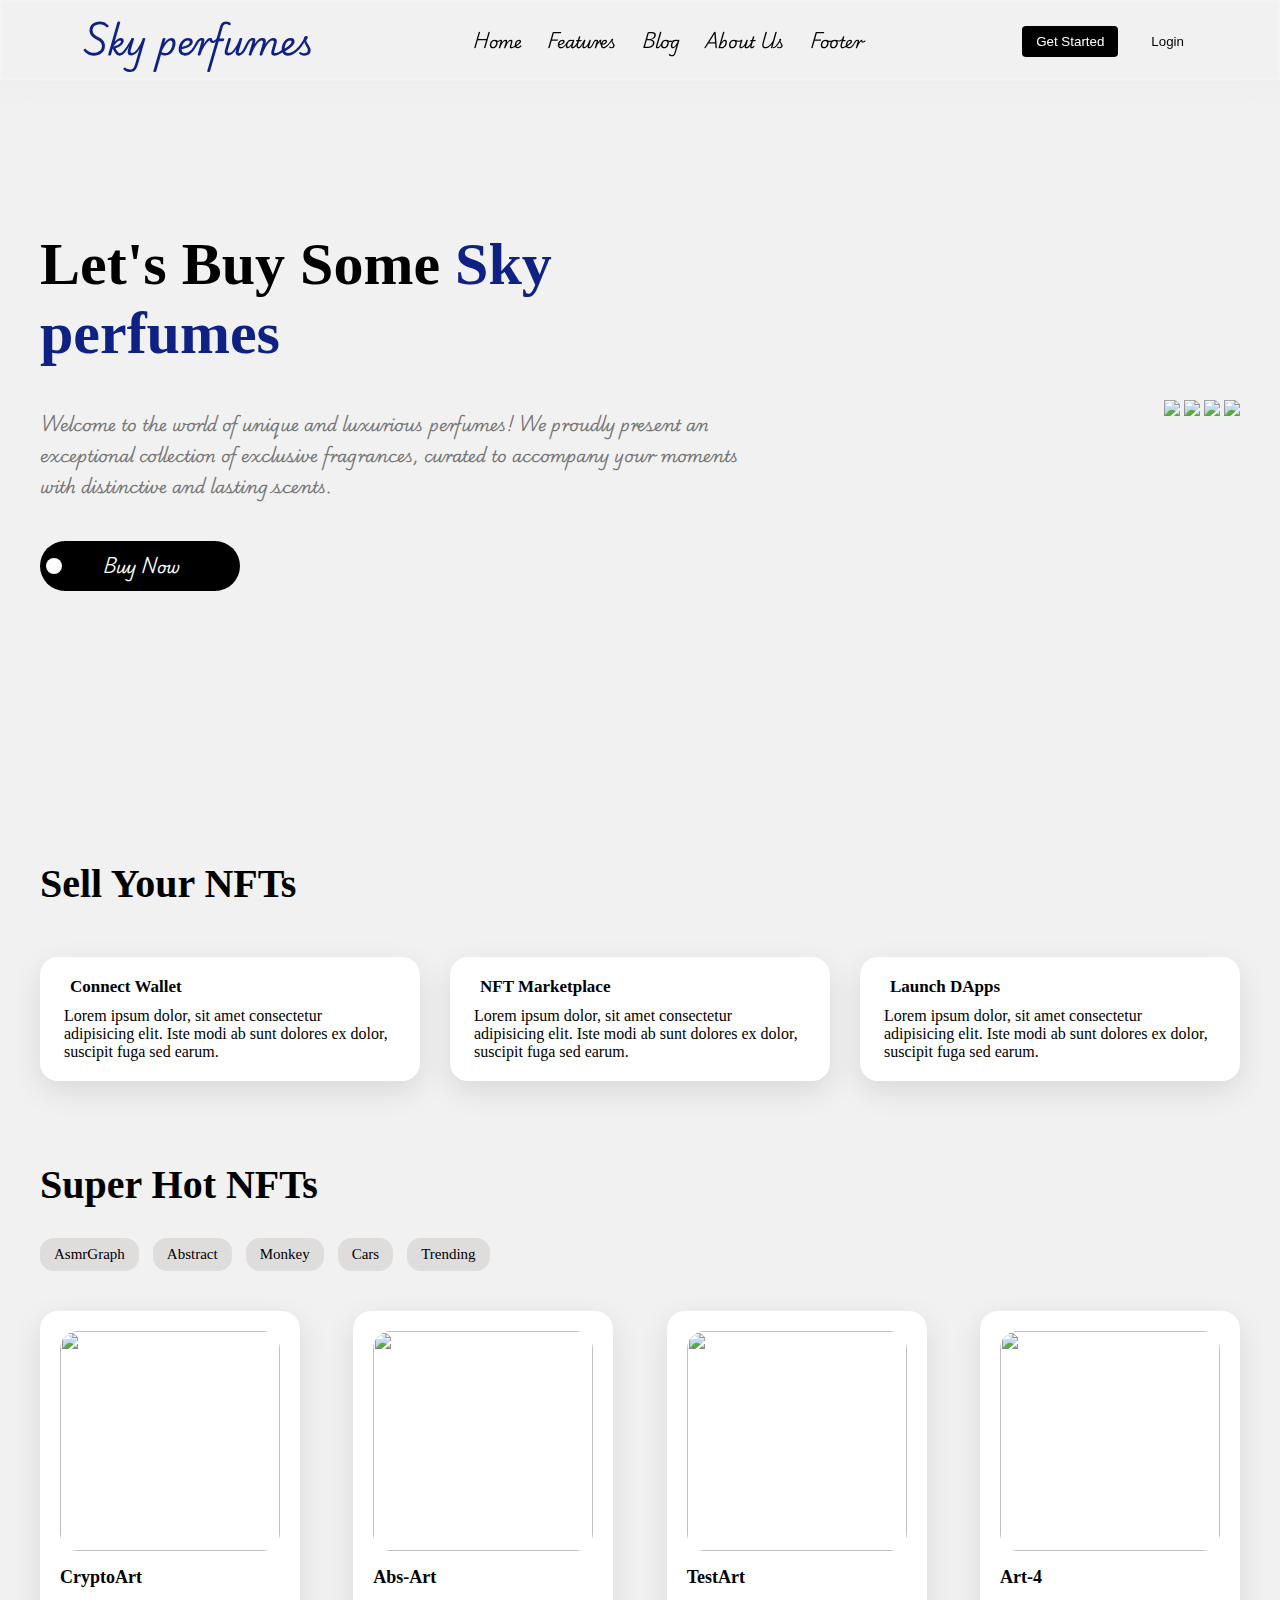
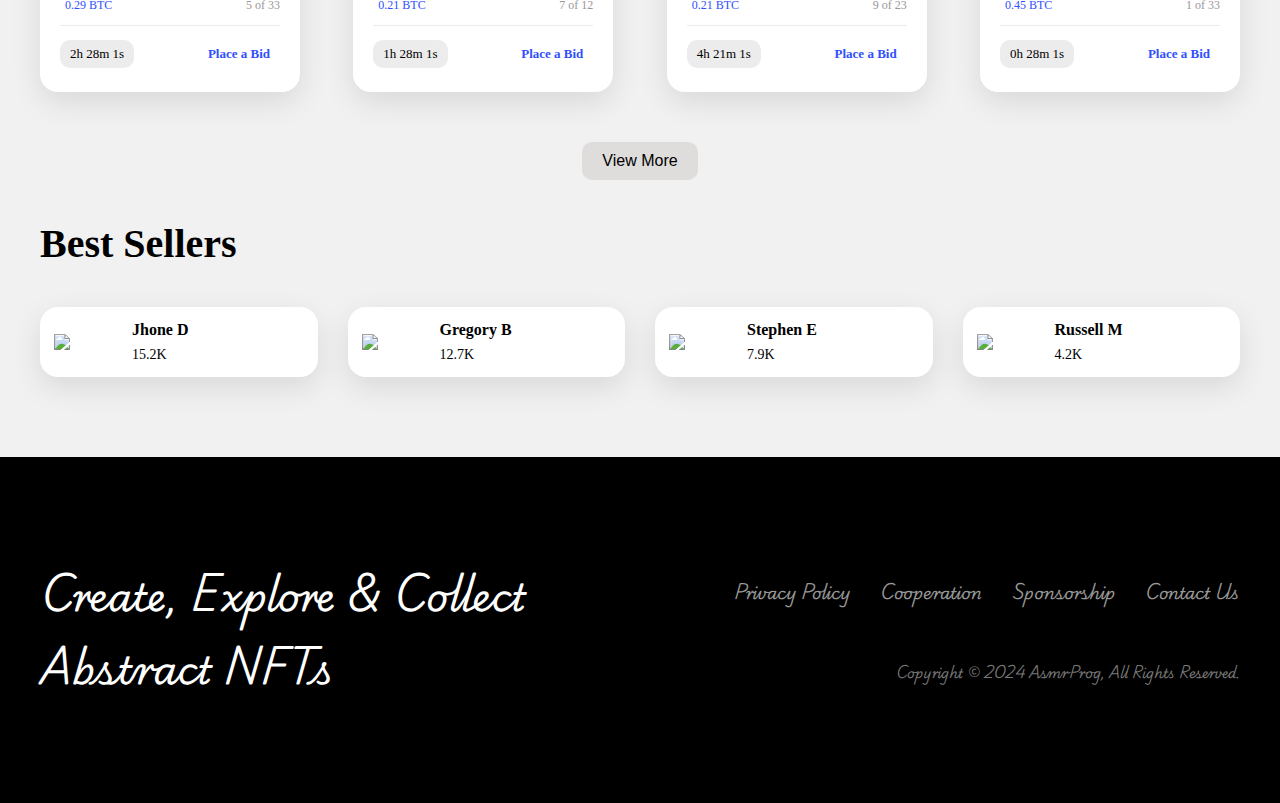
==== commit 7a91644d: "Revert "Merge branch 'main'"" ====
--- a/index.html
+++ b/index.html
@@ -4,7 +4,7 @@
 <head>
     <meta charset="UTF-8">
     <meta name="viewport" content="width=device-width, initial-scale=1.0">
-    <link href='https://unpkg.com/boxicons@2.1.4/css/boxicons.min.css' rel='stylesheet'>
+    <link href='https://unpkg.com//css/boxicons.min.css' rel='stylesheet'>
     <link rel="stylesheet" href="bootstrap.min.css">
     <link rel="stylesheet" href="style.css">
     <title>Responsive NFT Website</title>
--- a/style.css
+++ b/style.css
@@ -0,0 +1,617 @@
+@import url('https://fonts.googleapis.com/css2?family=Ubuntu:wght@300;400;500;700&display=swap');
+
+*{
+    margin: 0;
+    padding: 0;
+    box-sizing: border-box;
+}
+.font{
+    font-family: "Playwrite AU QLD", cursive;
+}
+/* start header button */
+a{
+    text-decoration: none;
+    color: #000;
+}
+.icon-header{
+    position: relative;
+    height: 50px;
+    transition: all 50ms ease-in-out;
+    display: inline-block;
+    text-align: center;
+    z-index: 0;
+}
+.icon-header i{
+    display: inline-block;
+    position: absolute;
+    top: -1;
+    left: 0;
+    margin: 0 6px;
+    transition: transform 0.5s ease-in-out;
+}
+.icon-header:hover i{
+    transform: translateX(368.5%);
+} 
+.text{
+    display: flex;
+    justify-content: center;
+    align-items: center;
+    padding-left: 45px;
+}
+/* end header button */
+
+img{
+    object-fit: cover;
+}
+
+body{
+    background-color: #f1f1f1;
+}
+
+/* nav{
+    padding: 0 80px;
+    display: flex;
+    align-items: center;
+    justify-content: space-between;
+    height: 80px;
+} */
+.nav_a:hover{
+    cursor: pointer;
+    color: rgb(99, 99, 99);
+}
+.nav_a{
+    color: black;
+}
+
+nav a.logo{
+    font-size: 33px;
+    color: #0f2182;
+    font-weight: 600;
+}
+
+nav .links a:not(:last-child){
+    margin-right: 20px;
+    margin-top: 25px;
+}
+
+nav .login button{
+    padding: 8px 14px;
+    border: none;
+    cursor: pointer;
+    background-color: transparent;
+}
+
+nav .login button.signup{
+    background-color: #000;
+    color: #fff;
+    border-radius: 4px;
+    margin-right: 14px;
+}
+
+header{
+    padding: 0 80px;
+    height: calc(100vh - 80px);
+    display: flex;
+    align-items: center;
+    justify-content: space-between;
+}
+
+header .left{
+    width: 700px;
+}
+
+header .left h1{
+    font-size: 85px;
+}
+
+header .left h1 span{
+    color: #0f2182;
+}
+
+header .left p{
+    margin: 40px 0;
+    color: #777;
+}
+
+header .left a{
+    display: flex;
+    align-items: center;
+    background: #000;
+    width: 200px;
+    padding: 8px;
+    border-radius: 60px;
+}
+
+header .left a i{
+    background-color: #fff;
+    font-size: 24px;
+    border-radius: 50%;
+    padding: 8px;
+}
+
+header .left a span{
+    color: #fff;
+    margin-left: 10px;
+}
+
+header img{
+    width: 600px;
+}
+
+h2.separator{
+    padding: 0 80px;
+    font-size: 40px;
+    margin-top: 40px;
+}
+
+.sell-nft{
+    padding: 0 80px;
+    margin: 50px 0 80px;
+    display: flex;
+    justify-content: space-between;
+    gap: 30px;
+}
+
+.sell-nft .item,
+.nft-shop .nft-list .item{
+    padding: 20px;
+    background: #fff;
+    border-radius: 18px;
+    box-shadow: 0 10px 30px rgba(0, 0, 0, 0.1);
+    transition: all 0.3s ease;
+}
+
+.sell-nft .item:hover,
+.nft-shop .nft-list .item:hover,
+.sellers .item:hover{
+    box-shadow: none;
+}
+
+.sell-nft .item .header{
+    display: flex;
+    align-items: center;
+    gap: 10px;
+}
+
+.sell-nft .item .header i{
+    font-size: 40px;
+}
+
+.sell-nft .item .header h5{
+    font-size: 17px;
+}
+
+.sell-nft .item p{
+    margin-top: 10px;
+    padding: 0 4px;
+}
+
+.nft-shop{
+    padding: 0 80px;
+    margin-top: 30px;
+}
+
+.nft-shop .category{
+    display: flex;
+    gap: 14px;
+}
+
+.nft-shop .category a{
+    background-color: #dfdcdc;
+    padding: 8px 14px;
+    font-size: 15px;
+    border-radius: 14px;
+    transition: all 0.3s ease;
+}
+
+.nft-shop .category a:hover{
+    color: #fff;
+    background-color: #0f2182;
+}
+
+.nft-shop .nft-list{
+    padding: 40px 0;
+    display: flex;
+    justify-content: space-between;
+    gap: 20px;
+}
+
+.nft-shop .nft-list .item img{
+    width: 280px;
+    height: 280px;
+    border-radius: 18px;
+}
+
+.nft-shop .nft-list .item .info{
+    display: flex;
+    align-items: flex-end;
+    justify-content: space-between;
+    padding: 12px 0;
+    border-bottom: 1px solid #edecec;
+}
+
+.nft-shop .nft-list .item .info h5{
+    font-size: 18px;
+}
+
+.nft-shop .nft-list .item .info .btc{
+    margin-top: 10px;
+    display: flex;
+    align-items: center;
+    gap: 5px;
+}
+
+.nft-shop .nft-list .item .btc i{
+    font-size: 22px;
+    color: #304ffe;
+}
+
+.nft-shop .nft-list .item .btc p{
+    font-size: 12px;
+    color: #304ffe;
+}
+
+.nft-shop .nft-list .item .info > p{
+    font-size: 12px;
+    color: #989898;
+}
+
+.nft-shop .nft-list .item .bid{
+    padding: 14px 0 4px;
+    display: flex;
+    align-items: center;
+    justify-content: space-between;
+}
+
+.nft-shop .nft-list .item .bid p,
+.nft-shop .nft-list .item .bid a{
+    background-color: #edecec;
+    padding: 6px 10px;
+    font-size: 13px;
+    border-radius: 10px;
+}
+
+.nft-shop .nft-list .item .bid a{
+    color: #304ffe;
+    background: transparent;
+    font-weight: bold;
+    transition: all 0.3s ease;
+}
+
+.nft-shop .nft-list .item .bid a:hover{
+    color: #fff;
+    background-color: #000;
+}
+
+.view-more{
+    margin: 10px 0 40px;
+    display: flex;
+    justify-content: center;
+}
+
+.view-more button{
+    padding: 10px 20px;
+    font-size: 16px;
+    border: none;
+    background: #dfdcdc;
+    border-radius: 10px;
+    cursor: pointer;
+    transition: all 0.3s ease;
+}
+
+.view-more button:hover{
+    color: #fff;
+    background: #0f2182;
+}
+
+.sellers{
+    padding: 0 80px;
+    margin: 40px 0 80px;
+    display: flex;
+    gap: 30px;
+}
+
+.sellers .item{
+    background: #fff;
+    display: flex;
+    align-items: center;
+    width: 25%;
+    gap: 14px;
+    padding: 14px;
+    border-radius: 18px;
+    cursor: pointer;
+    box-shadow: 0 10px 30px rgba(0, 0, 0, 0.1);
+    transition: all 0.3s ease;
+}
+
+.sellers .item img{
+    width: 64px;
+}
+
+.sellers .item .info p{
+    font-size: 14px;
+    margin-top: 8px;
+}
+
+footer{
+    background-color: #000;
+    color: #fff;
+    padding: 100px 80px;
+    display: flex;
+    align-items: center;
+    justify-content: space-between;
+}
+
+footer h3{
+    font-size: 48px;
+}
+
+footer .right{
+    width: 80%;
+    display: flex;
+    flex-direction: column;
+    align-items: flex-end;
+    gap: 26px;
+}
+
+footer .right .links{
+    display: flex;
+    gap: 30px;
+}
+
+footer .right .links a{
+    color: #989898;
+    transition: color 0.3s ease;
+}
+
+footer .right .links a:hover{
+    color: #fff;
+}
+
+footer .right .social{
+    display: flex;
+    align-items: center;
+    gap: 10px;
+}
+
+footer .right .social i{
+    font-size: 30px;
+    cursor: pointer;
+    transition: color 0.3s ease;
+}
+
+footer .right .social i:hover{
+    color: #304ffe;
+}
+
+footer .right p{
+    font-size: 13px;
+    color: #777;
+}
+
+@media screen and (max-width: 1400px) {
+    
+    nav,
+    header,
+    h2.separator,
+    .sell-nft,
+    .nft-shop,
+    .sellers{
+        padding: 0 40px;
+    }
+
+    header .left h1{
+        font-size: 60px;
+    }
+
+    header img{
+        width: 540px;
+    }
+
+    .nft-shop .nft-list .item img{
+        width: 220px;
+        height: 220px;
+    }
+
+    footer{
+        padding: 100px 40px;
+    }
+
+    footer h3{
+        font-size: 38px;
+    }
+
+}
+
+@media screen and (max-width: 1200px) {
+    
+    header .left h1{
+        font-size: 48px;
+    }
+
+    header img{
+        width: 480px;
+    }
+
+    h2.separator{
+        font-size: 34px;
+    }
+
+    .sell-nft .item .header i{
+        font-size: 36px;
+    }
+
+    .sell-nft .item .header h5{
+        font-size: 15px;
+    }
+
+    .sell-nft .item p{
+        font-size: 13px;
+    }
+
+    .nft-shop .nft-list{
+        flex-wrap: wrap;
+        row-gap: 30px;
+    }
+
+    .nft-shop .nft-list .item{
+        width: 48%;
+    }
+
+    .nft-shop .nft-list .item img{
+        width: 100%;
+        height: auto;
+    }
+
+    .sellers{
+        flex-wrap: wrap;
+    }
+
+    .sellers .item{
+        width: 48%;
+    }
+
+    footer .links a{
+        font-size: 15px;
+    }
+
+}
+
+@media screen and (max-width: 992px) {
+    
+    nav a.logo{
+        font-size: 28px;
+    }
+
+    nav .links a{
+        font-size: 14px;
+    }
+
+    header{
+        flex-direction: column-reverse;
+        height: auto;
+        margin-bottom: 60px;
+    }
+
+    header .left{
+        width: 100%;
+    }
+
+    header img{
+        width: 100%;
+    }
+
+    .sell-nft{
+        flex-wrap: wrap;
+        gap: 20px;
+    }
+
+    .sell-nft .item{
+        width: 48%;
+    }
+
+    .sellers{
+        gap: 20px;
+    }
+
+    footer{
+        flex-direction: column;
+        padding: 60px 40px;
+    }
+
+    footer h3{
+        margin-bottom: 40px;
+        font-size: 32px;
+    }
+
+    footer .right{
+        width: 100%;
+        align-items: center;
+    }
+
+}
+
+@media screen and (max-width: 768px) {
+    nav,
+    header,
+    h2.separator,
+    .sell-nft,
+    .nft-shop,
+    .sellers{
+        padding: 0 20px;
+    }
+
+    nav a.logo{
+        display: none;
+    }
+
+    nav .links a{
+        font-size: 12px;
+    }
+
+    nav .login button{
+        font-size: 12px;
+        padding: 6px 10px;
+    }
+
+    header .left h1{
+        font-size: 36px;
+    }
+
+    header .left p{
+        font-size: 14px;
+    }
+
+    header .left a{
+        padding: 6px;
+        width: 160px;
+        font-size: 14px;
+    }
+
+    header .left a i{
+        padding: 6px;
+    }
+
+    h2.separator{
+        font-size: 30px;
+    }
+
+    footer{
+        padding: 40px 20px;
+    }
+
+}
+
+@media screen and (max-width: 576px) {
+    
+    header .left h1{
+        font-size: 30px;
+    }
+
+    .sell-nft .item{
+        width: 100%;
+    }
+
+    .nft-shop .nft-list .item,
+    .sellers .item{
+        width: 47%;
+    }
+
+    .nft-shop .category a{
+        font-size: 13px;
+    }
+
+}
+.navbar{
+    position: fixed;
+    padding: 0 80px;
+    display: flex;
+    width: 100%;
+    align-items: center;
+    justify-content: space-between;
+    height: 80px;
+    backdrop-filter: blur(30px);
+    box-shadow: 0px 0px 30px rgba(227, 228, 237, 0.37);
+    border: 2px solid rgba(255, 255, 255, 0.18);
+    z-index: 10000;
+}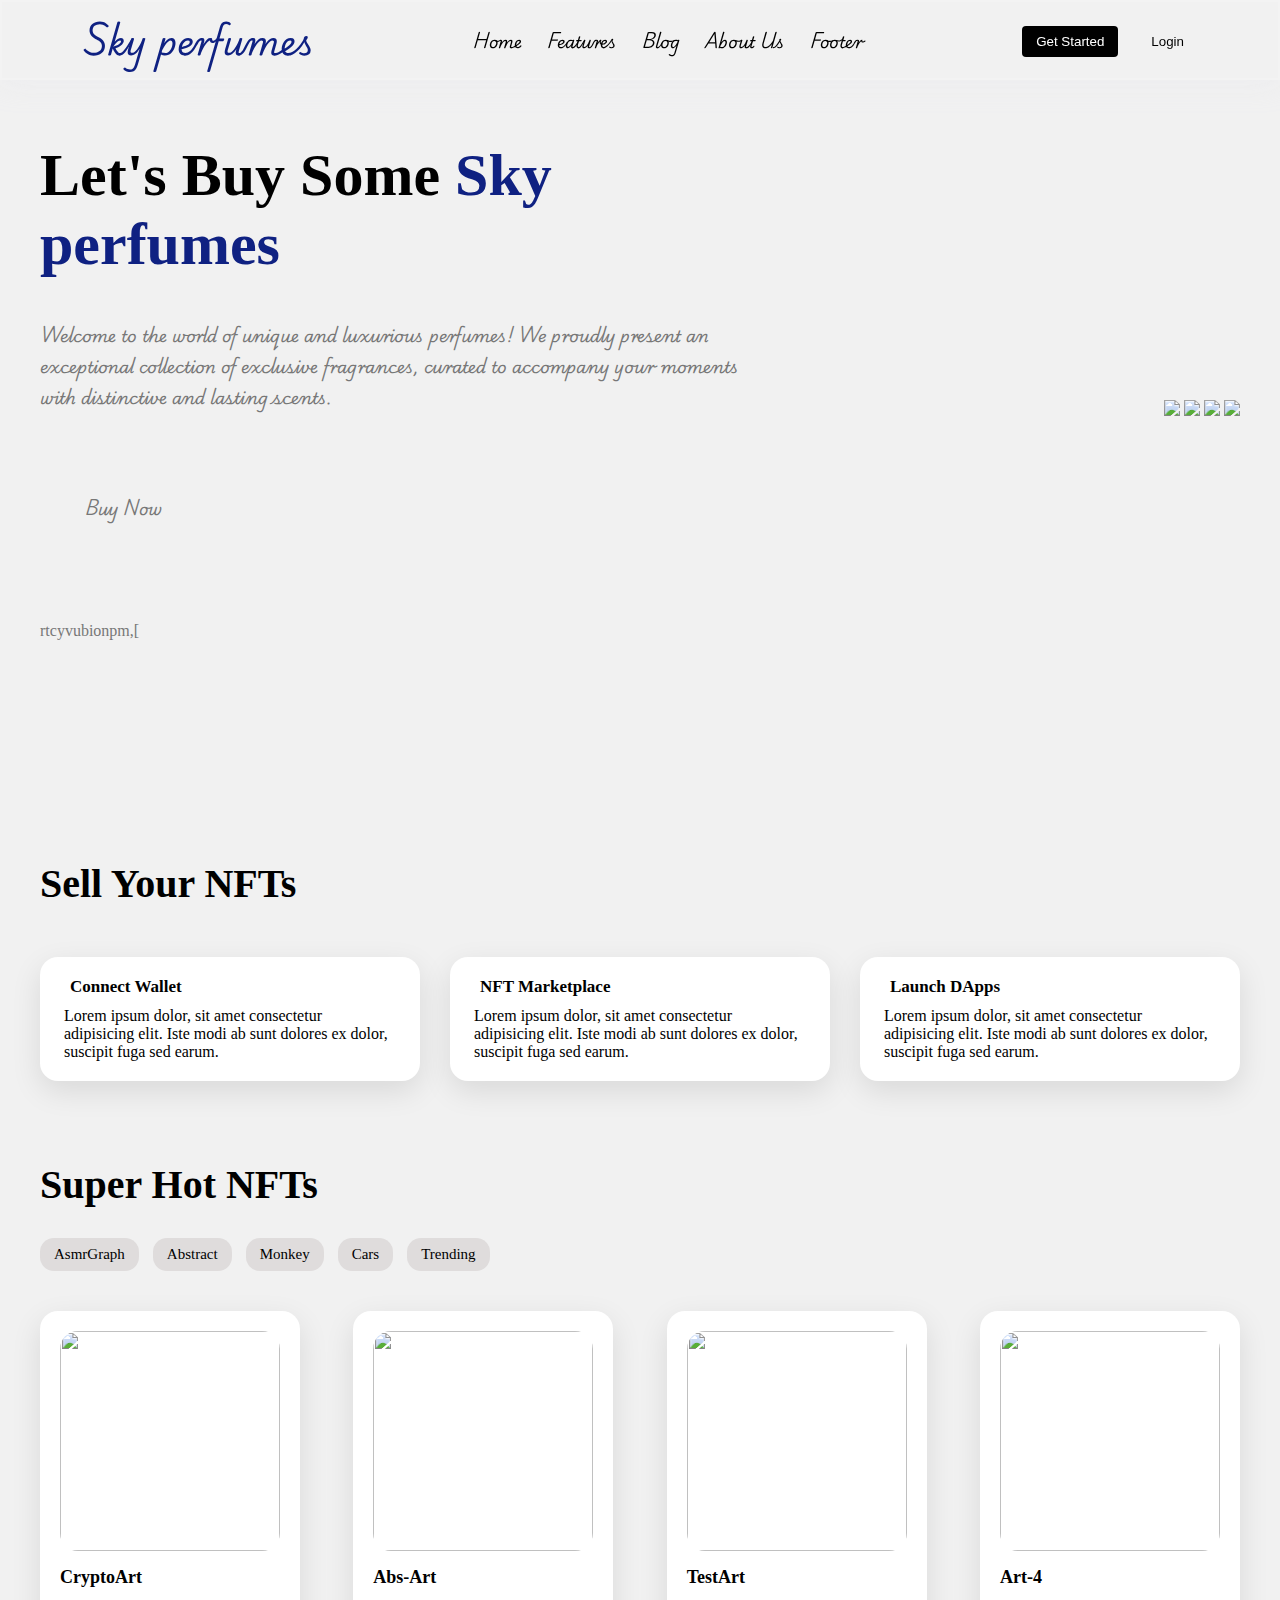
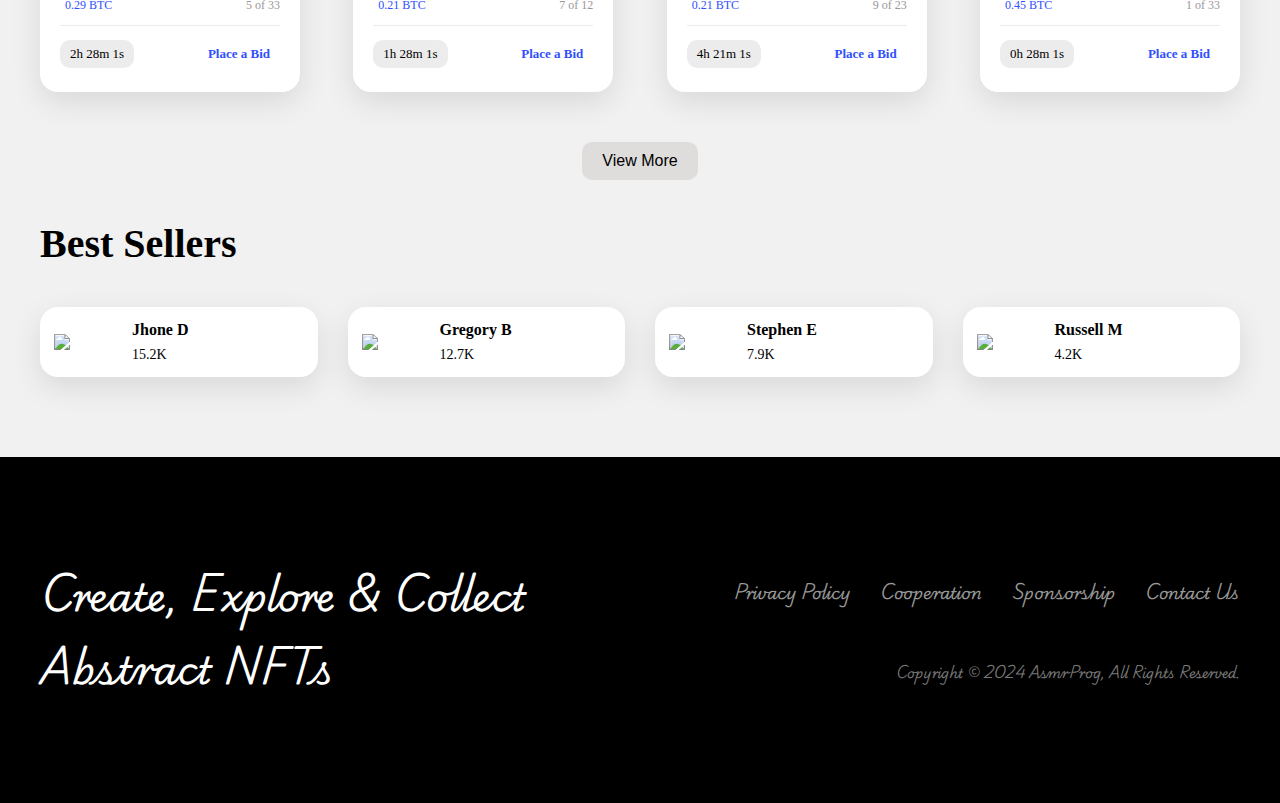
==== commit 71b10a43: "test" ====
--- a/index.html
+++ b/index.html
@@ -38,10 +38,11 @@
             <p class="font">Welcome to the world of unique and luxurious perfumes!
                 We proudly present an exceptional collection of exclusive fragrances, curated to accompany your moments with distinctive and lasting scents.
             </p>
-            <a href="#" class="icon-header">
+            <p href="#" class="icon-header">
                 <i class='bx bx-basket icon icon-m'></i>
                 <span class="text font">Buy Now</span>
-            </a>
+                <p class="text-center">rtcyvubionpm,[</p>
+            </p>
         </div>
         <div class="w3-content w3-section" style="max-width:500px">
             <img class="mySlides w3-animate-fading" src="assets/header.png" style="width:400px">
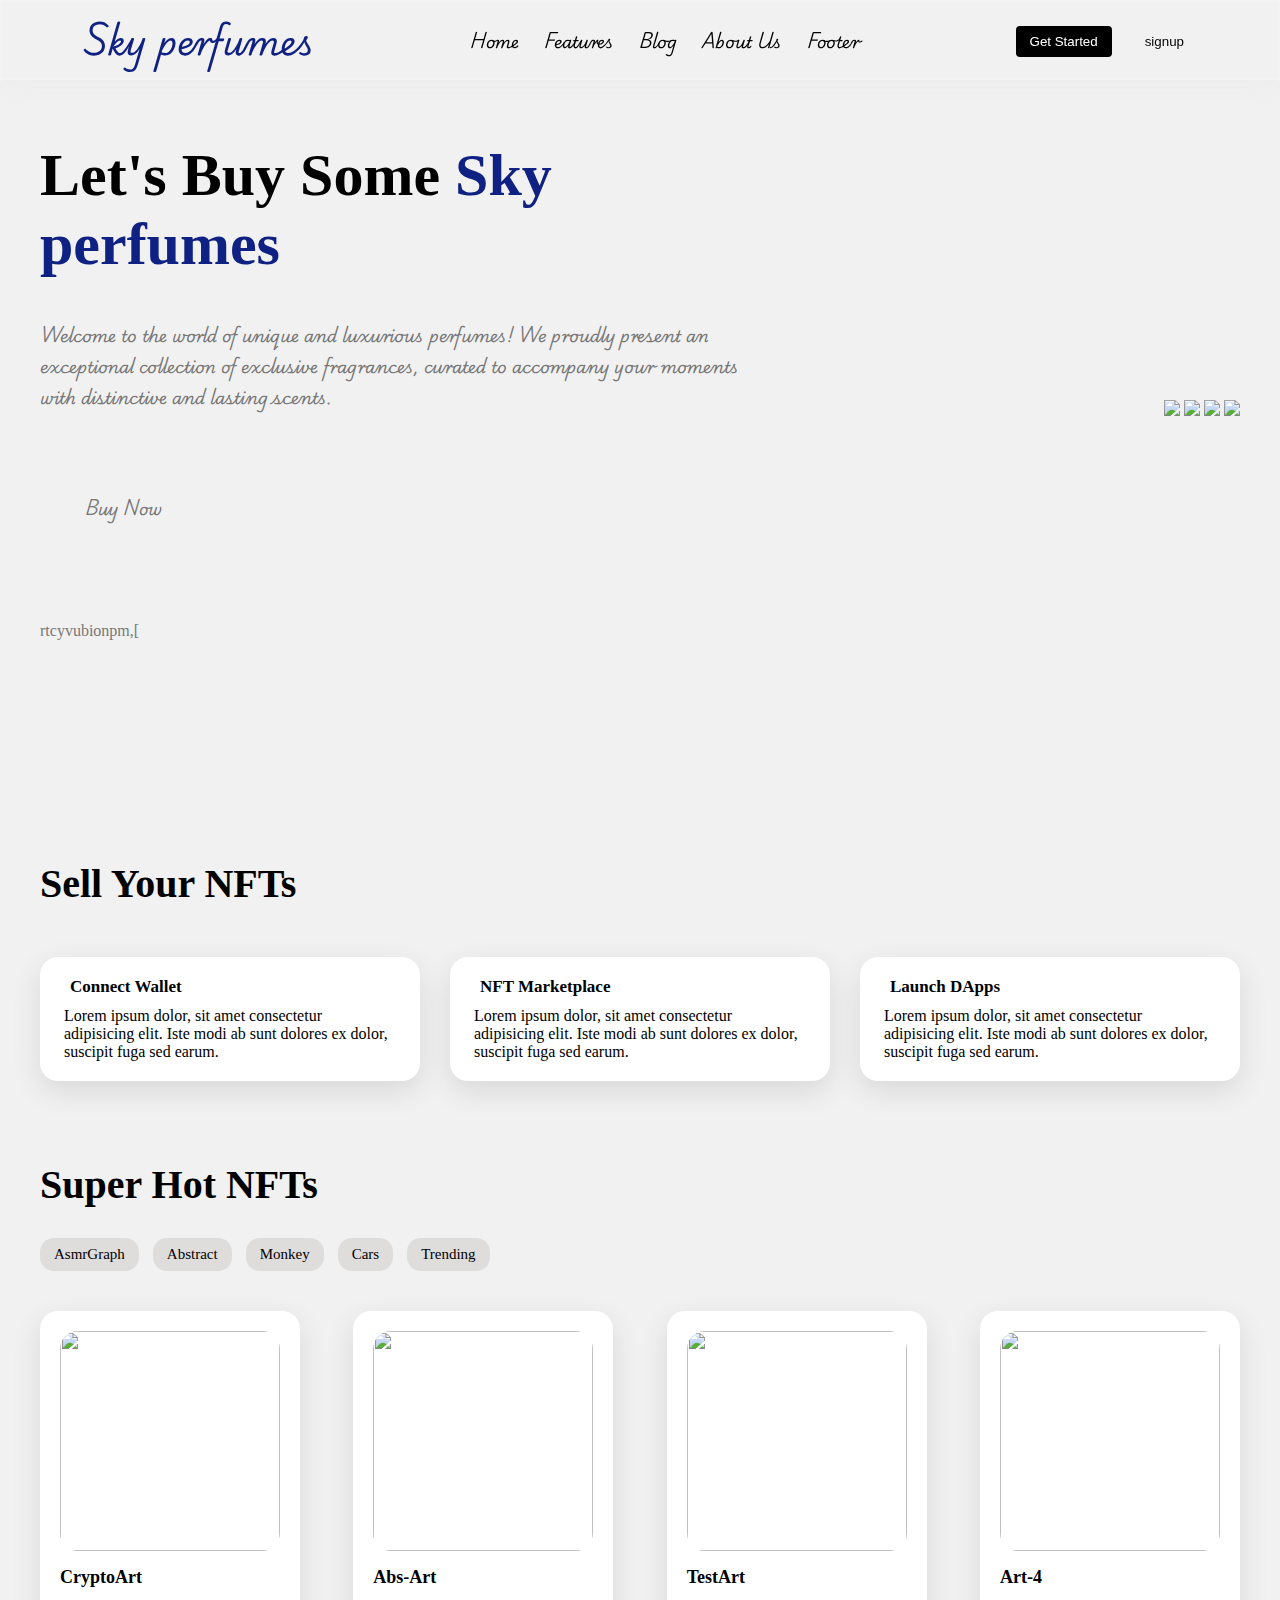
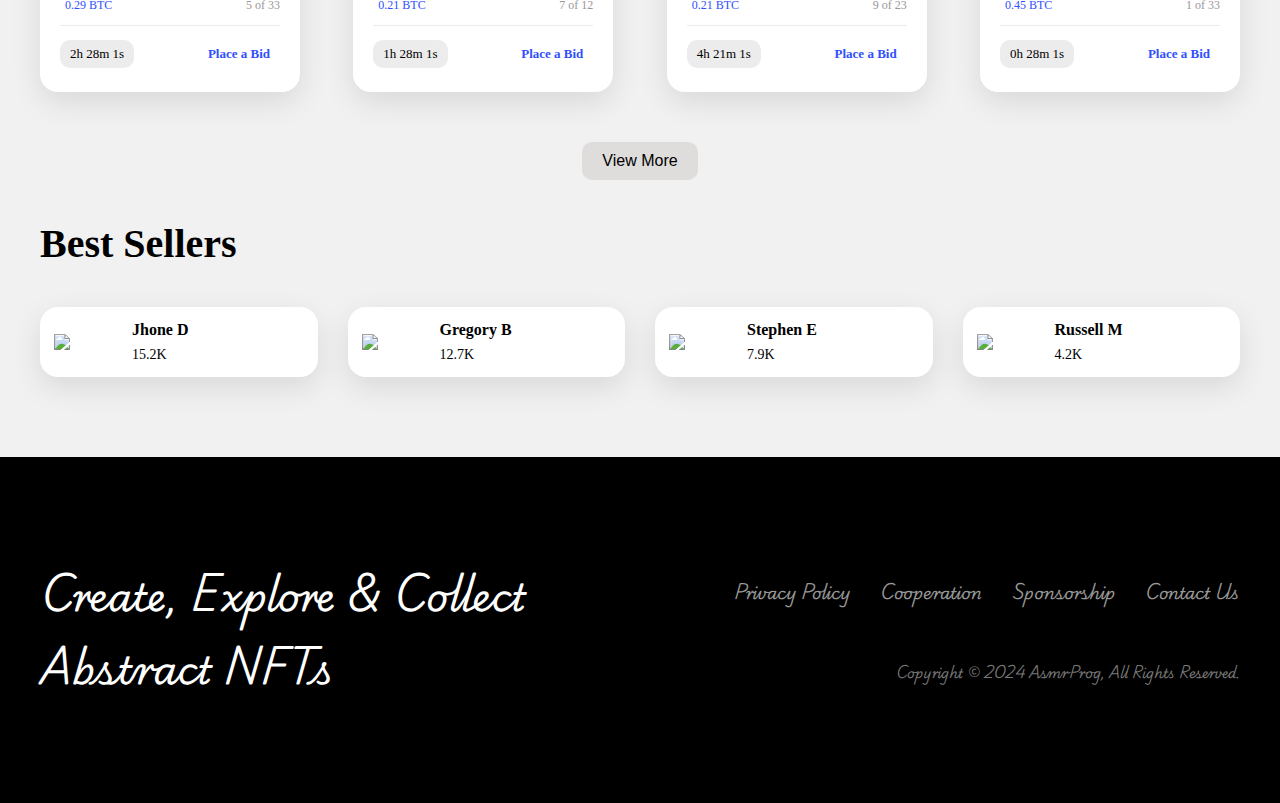
==== commit 32c19db9: "edit login" ====
--- a/index.html
+++ b/index.html
@@ -26,7 +26,7 @@
         </div>
         <div class="login">
             <button class="signup">Get Started</button>
-            <button>Login</button>
+            <button>signup</button>
         </div>
     </nav>
     <!-- end nav -->
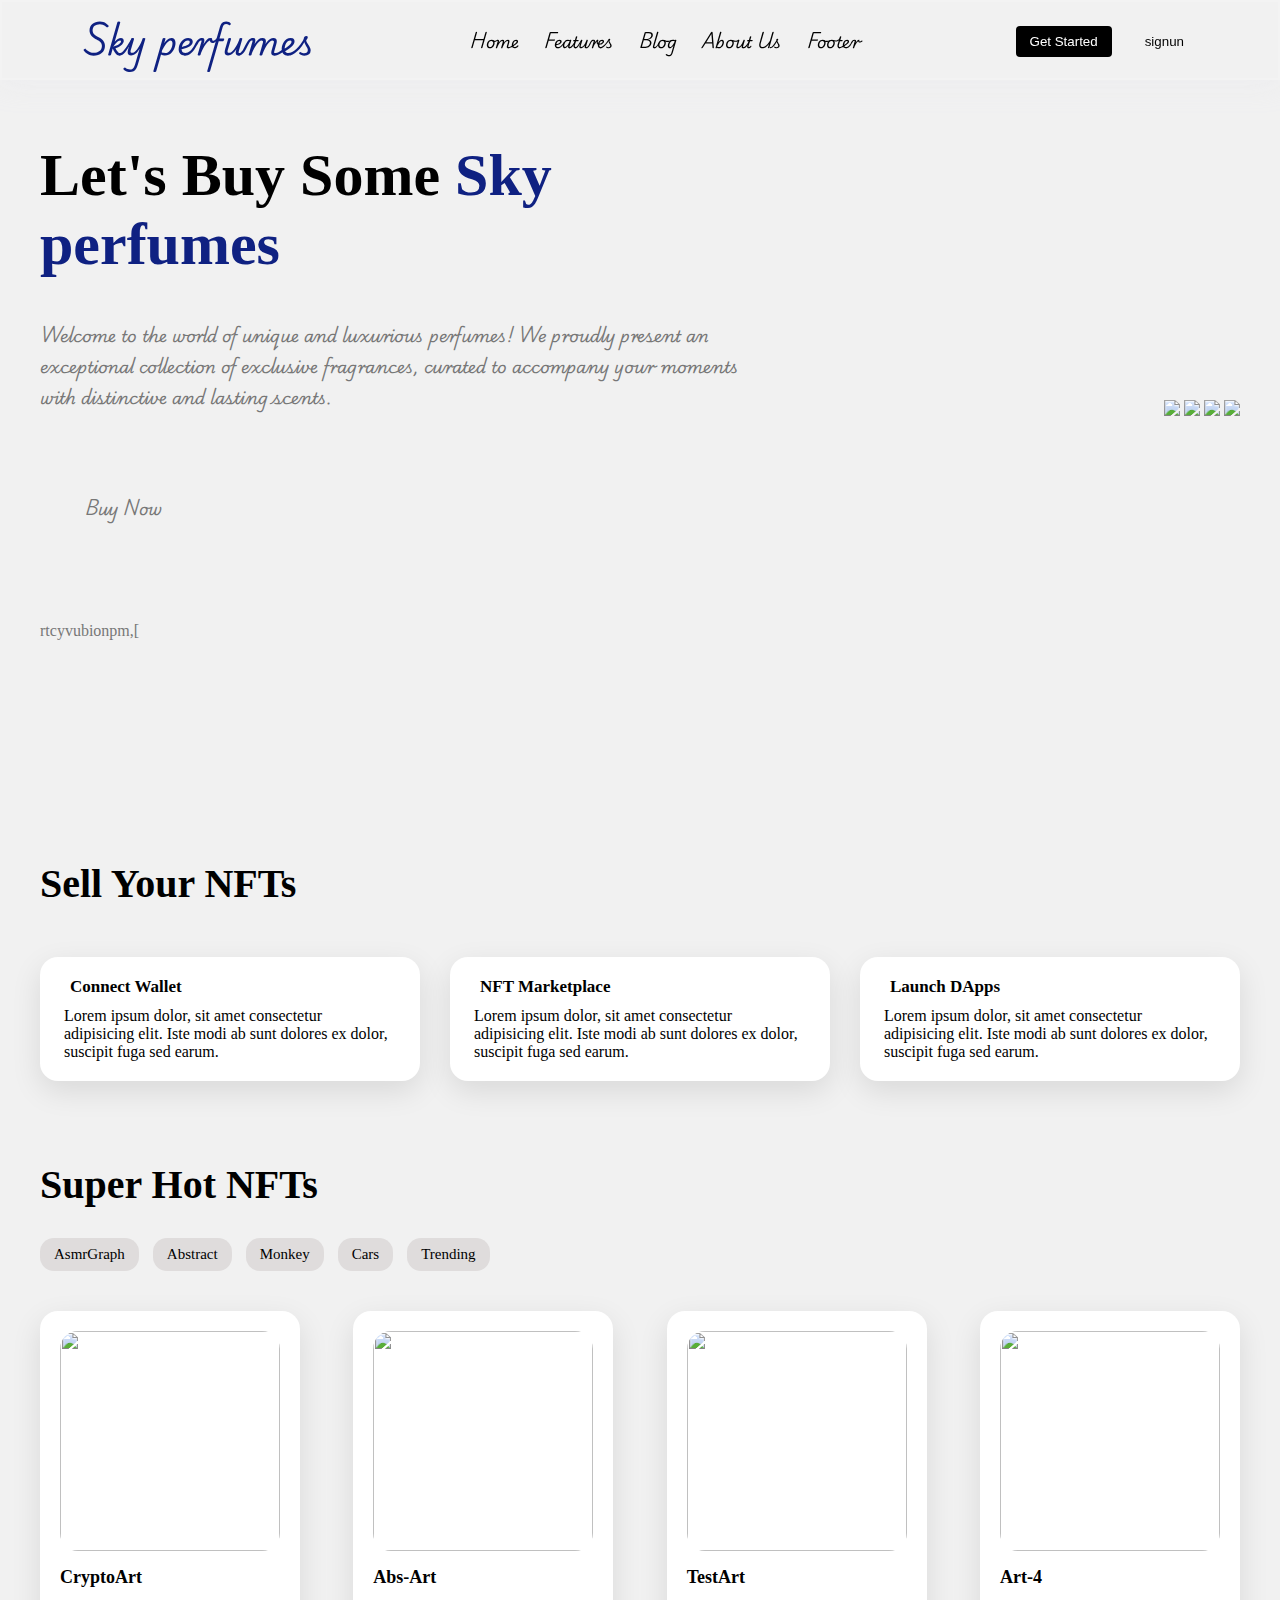
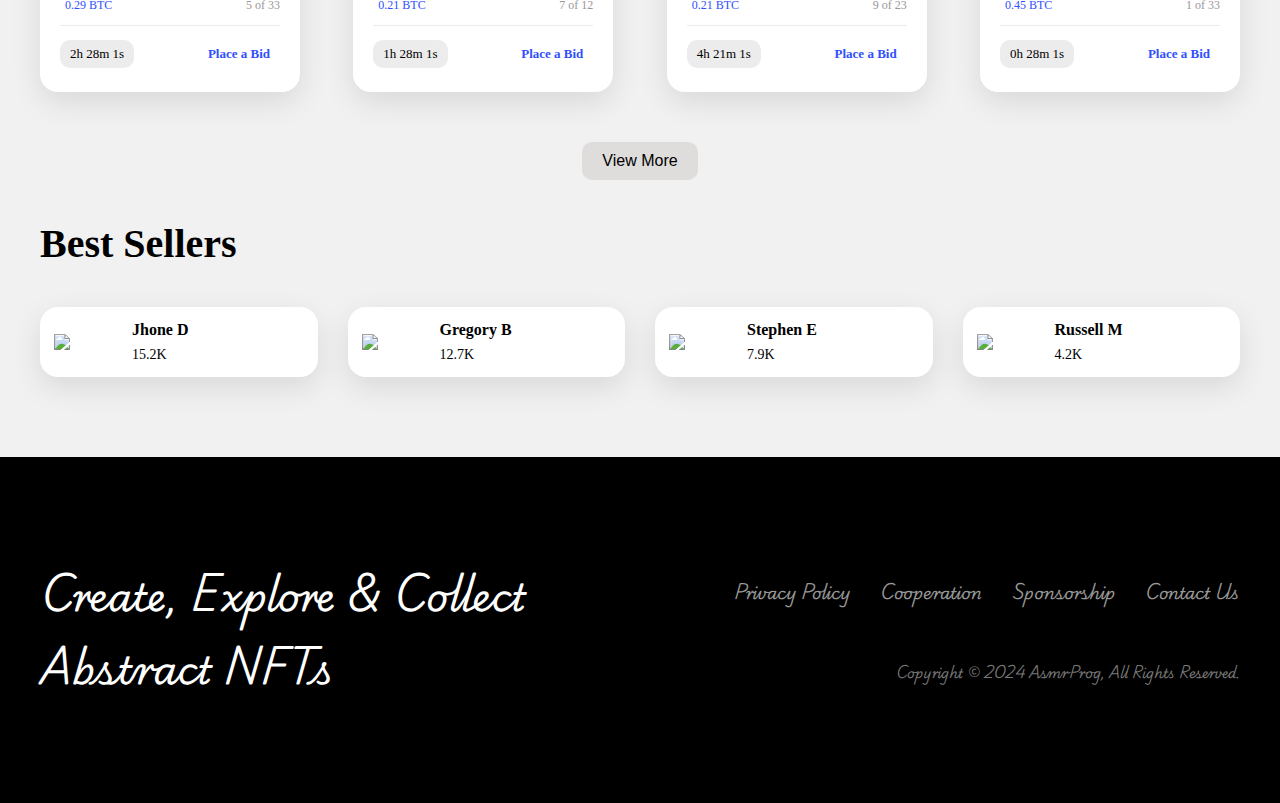
==== commit 8d9bb0ba: "edit signup" ====
--- a/index.html
+++ b/index.html
@@ -26,7 +26,7 @@
         </div>
         <div class="login">
             <button class="signup">Get Started</button>
-            <button>signup</button>
+            <button>signun</button>
         </div>
     </nav>
     <!-- end nav -->
